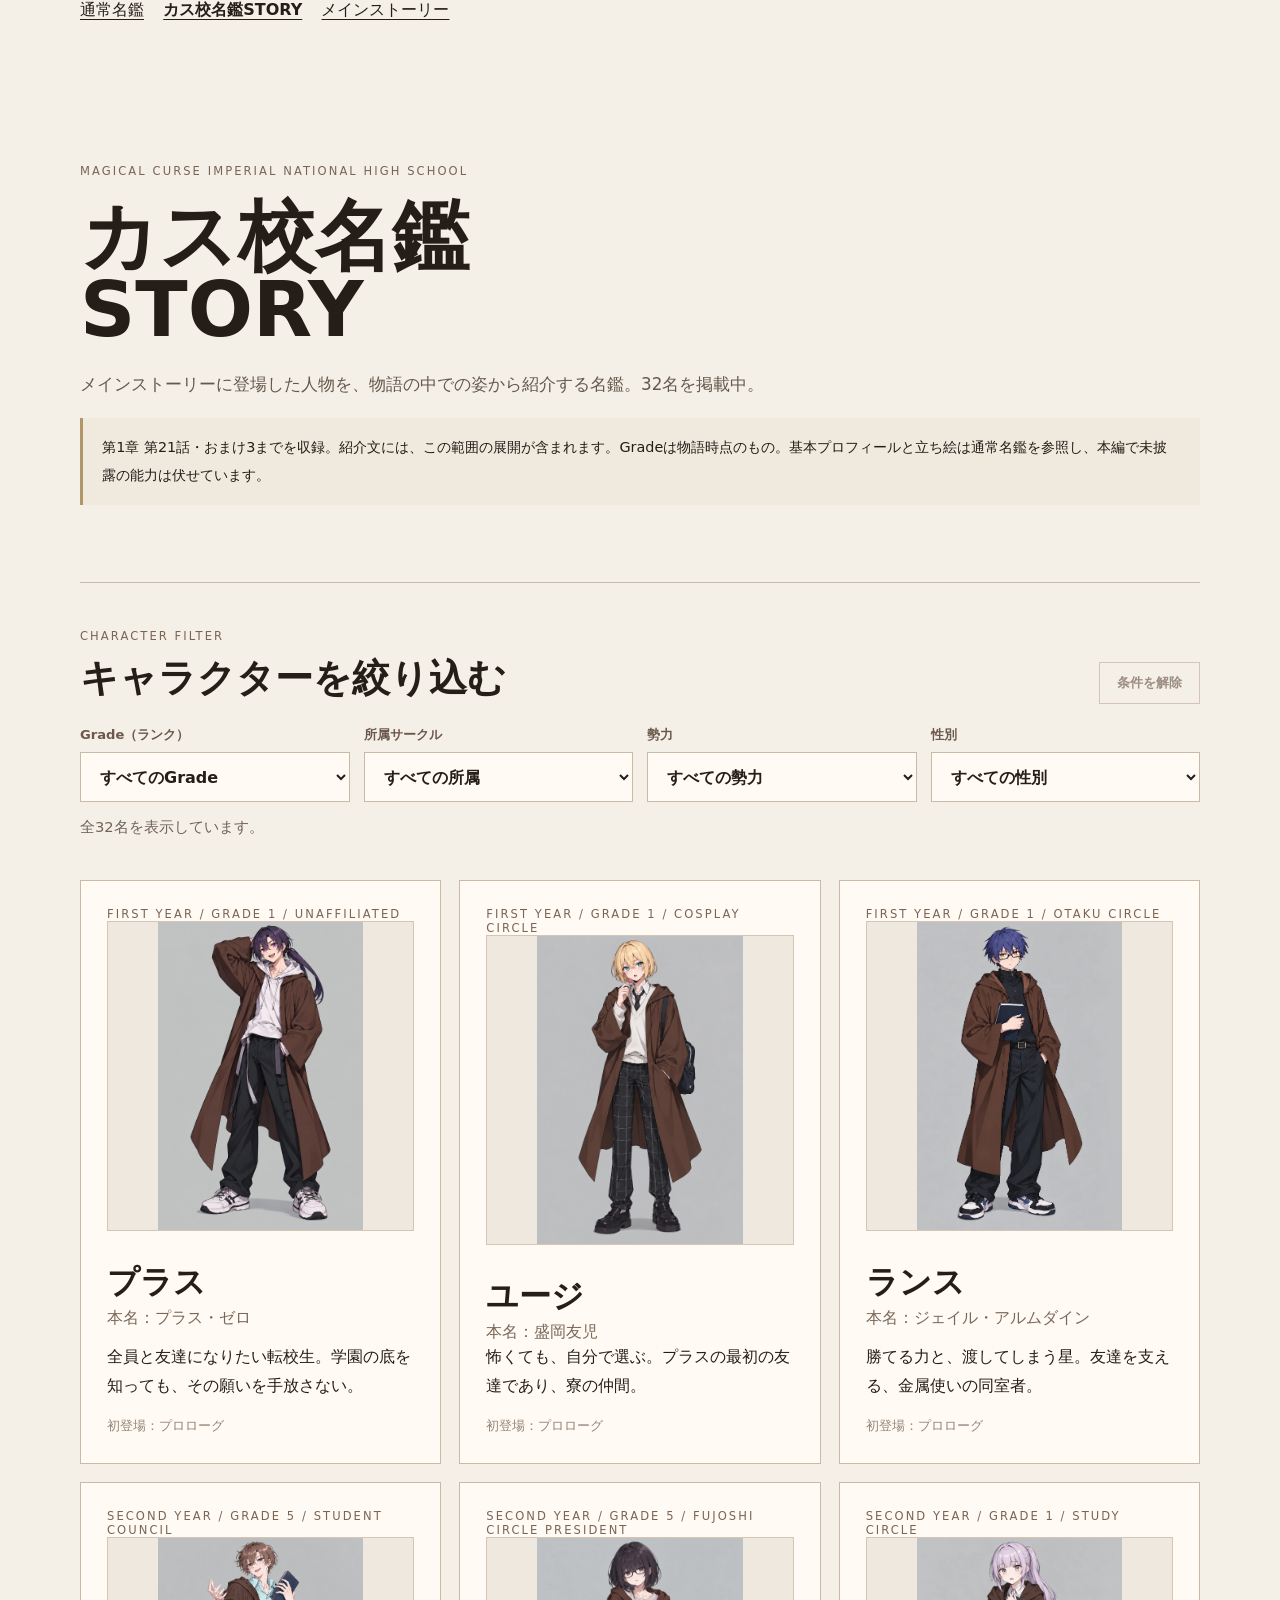
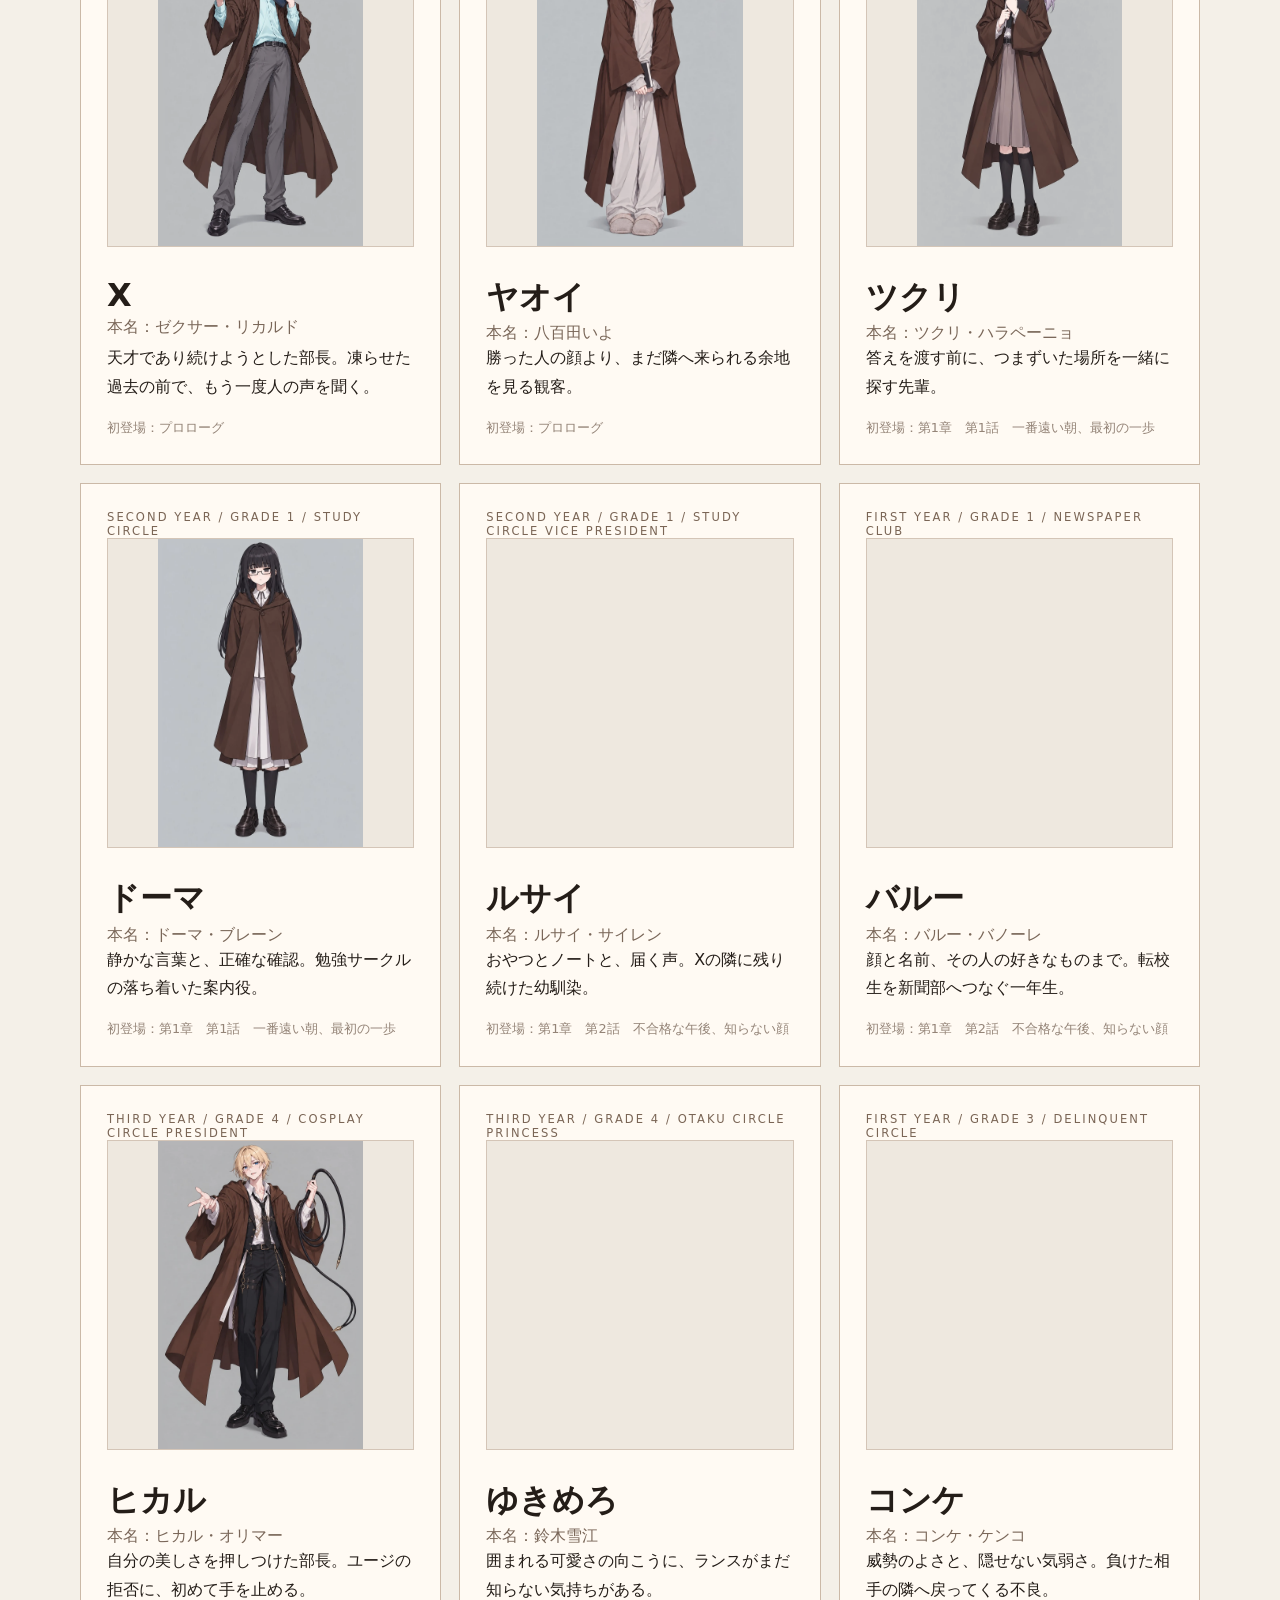
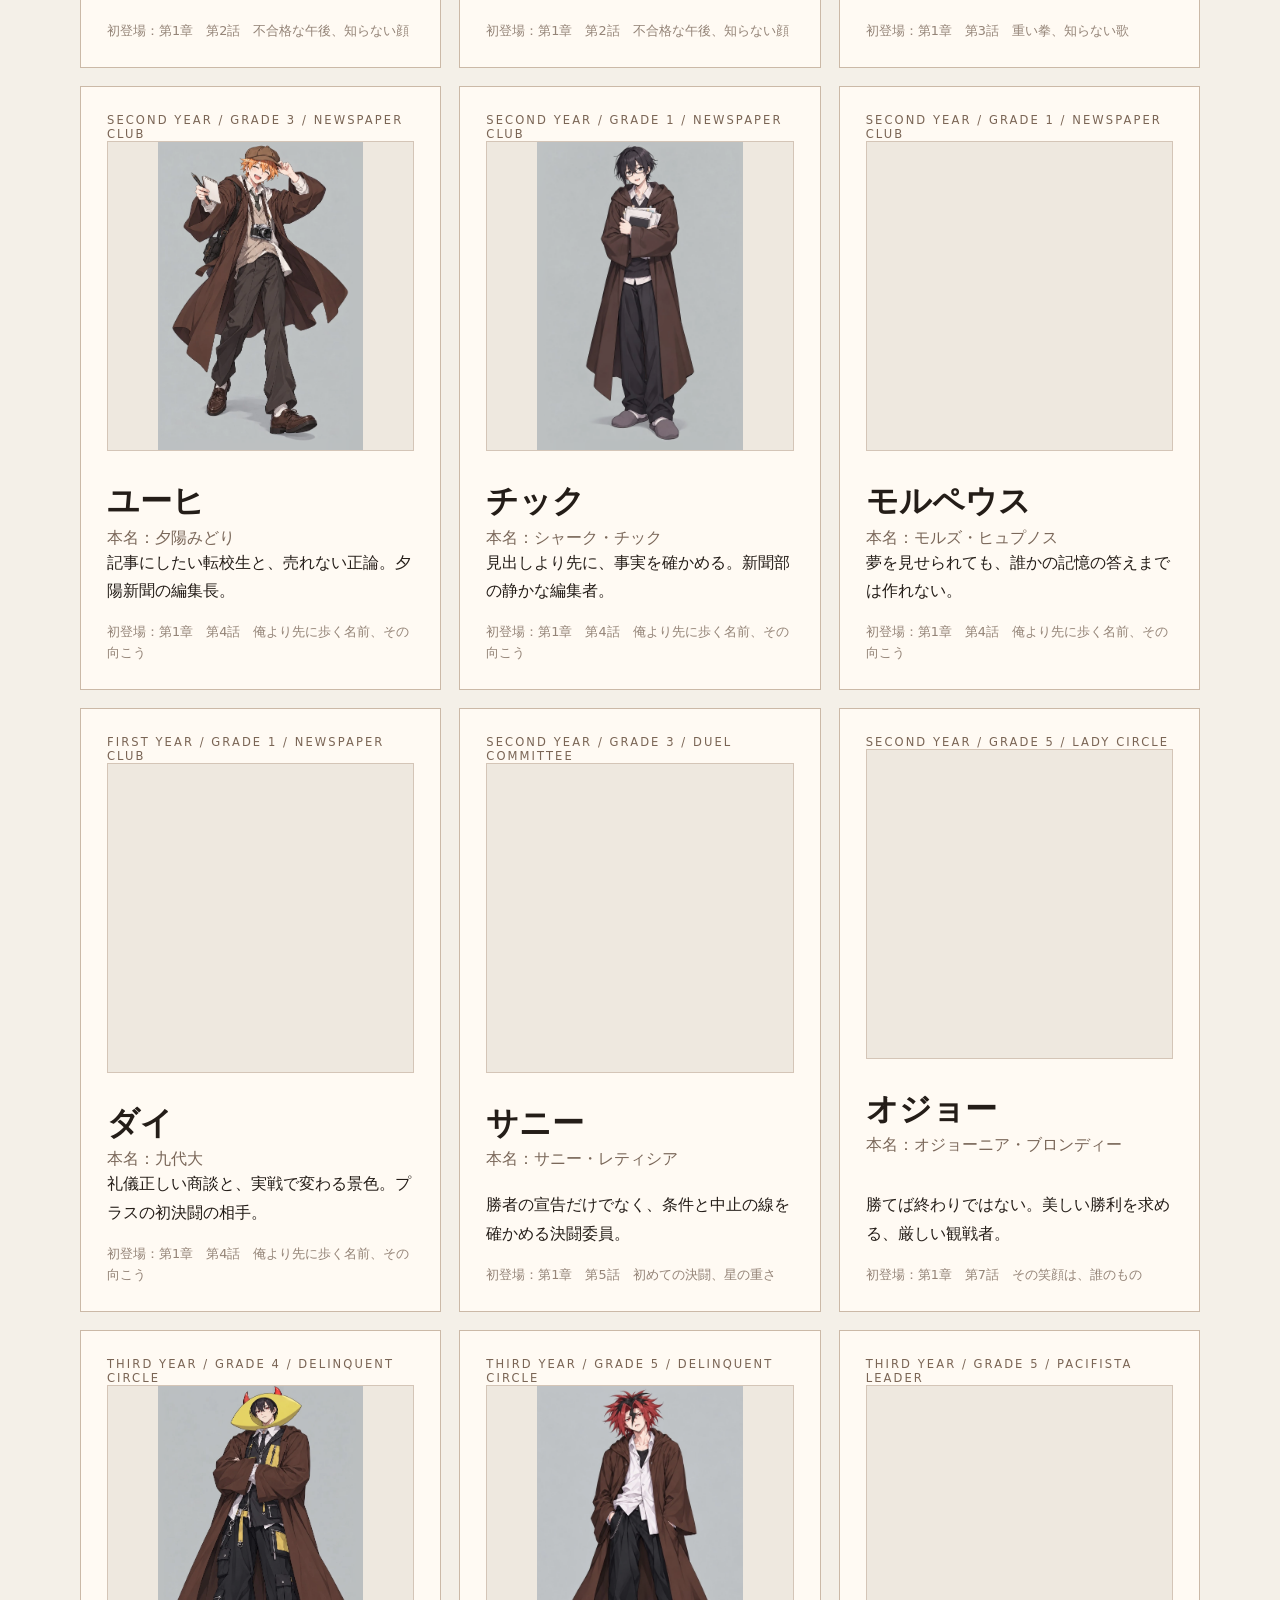
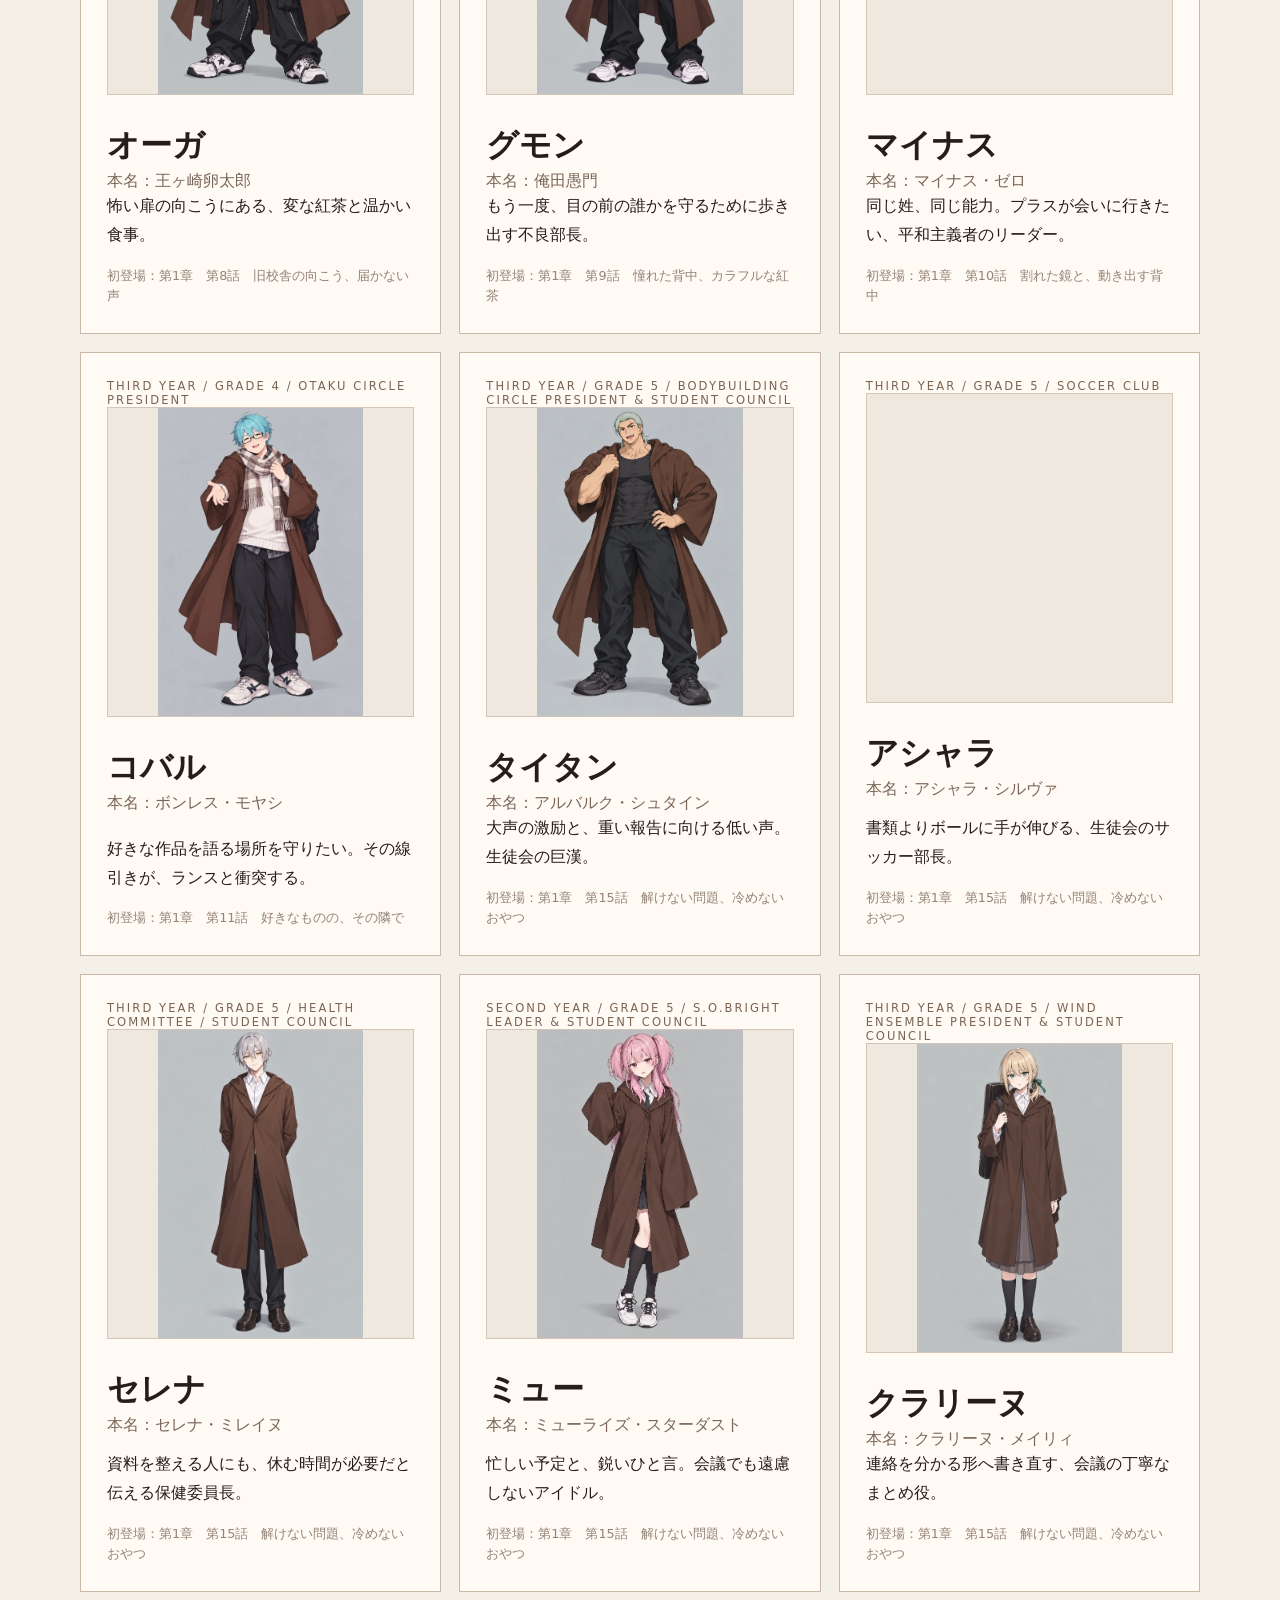
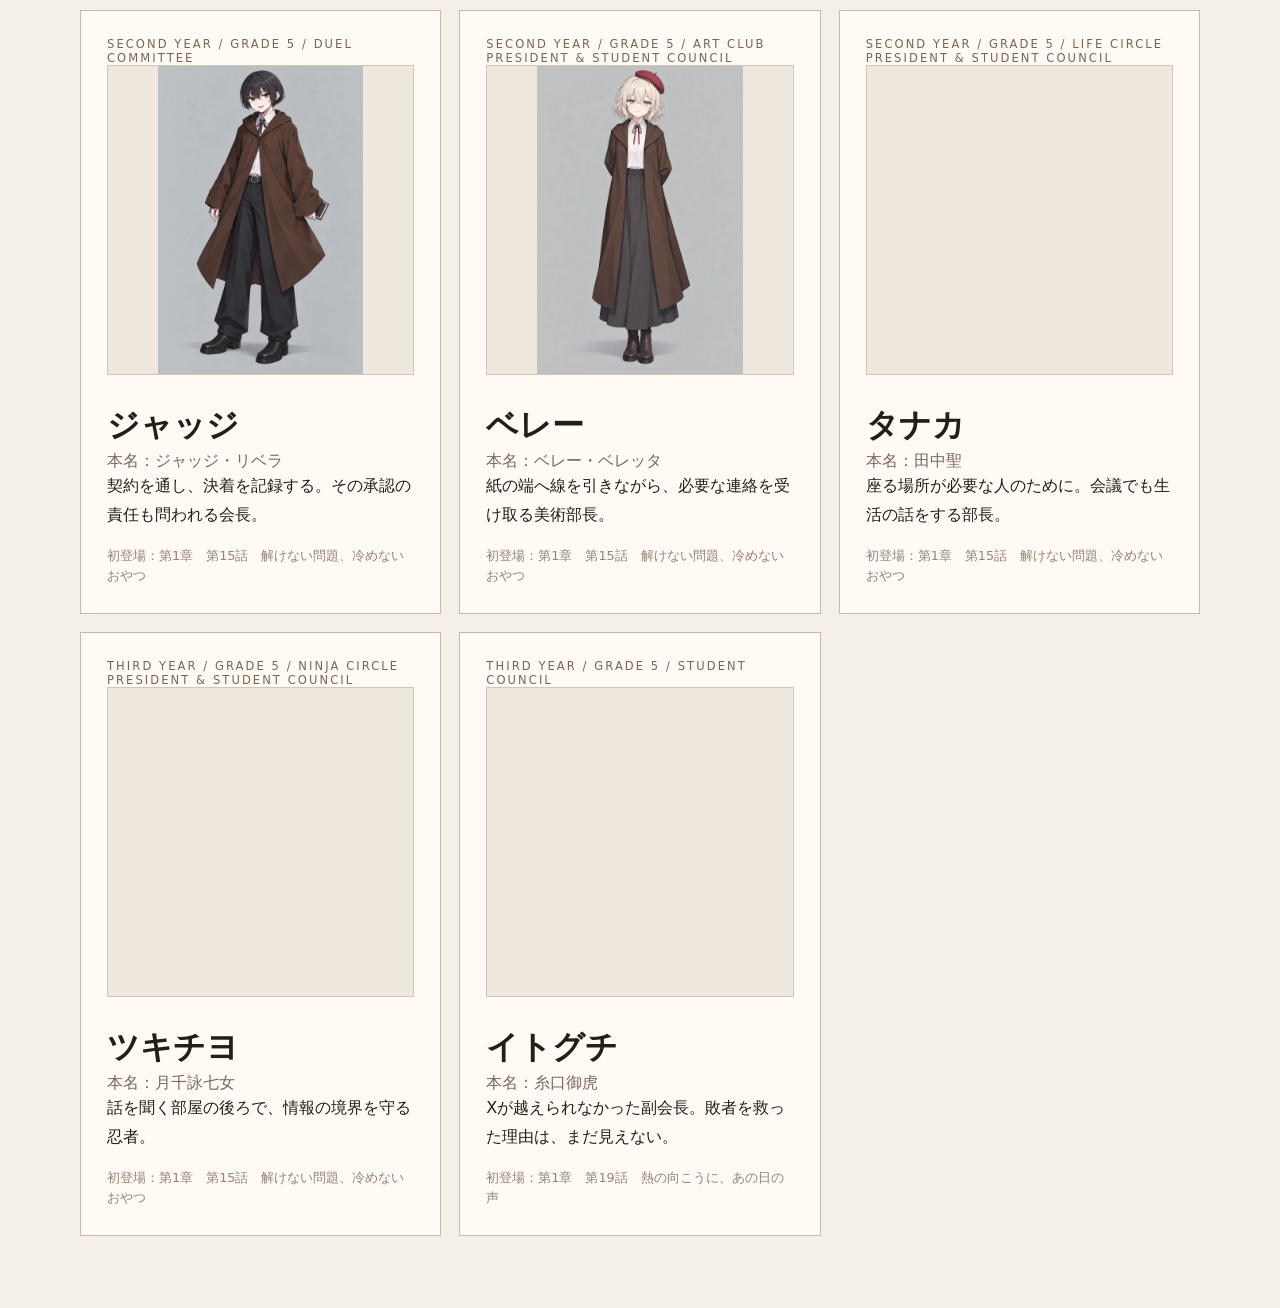
==== story/index.html @ 71e1cbb3 "カス校名鑑STORYを追加：第1章21話・おまけ3までの32人を掲載" ====
<!doctype html>
<html lang="ja">
<head>
  <meta charset="utf-8">
  <meta name="viewport" content="width=device-width,initial-scale=1">
  <meta name="description" content="メインストーリー登場済みキャラクターの物語専用名鑑。第1章21話・おまけ3まで。">
  <title>カス校名鑑STORY</title>
  <link rel="stylesheet" href="../styles.css?v=story-v1">
  <script src="../app.js?v=story-v1" defer></script>
</head>
<body data-page="home" data-catalog="story">
  <main class="home-shell">
    <nav class="catalog-nav" aria-label="名鑑の切り替え"><a href="../index.html">通常名鑑</a><a href="index.html" aria-current="page">カス校名鑑STORY</a><a href="https://ginghum.github.io/cursehighschool-/">メインストーリー</a></nav>
    <section class="hero">
      <p class="eyebrow">MAGICAL CURSE IMPERIAL NATIONAL HIGH SCHOOL</p>
      <h1>カス校名鑑<br>STORY</h1>
      <p class="lead">メインストーリーに登場した人物を、物語の中での姿から紹介する名鑑。<span id="character-count">キャラクターを読み込んでいます。</span></p>
    <p class="story-notice">第1章 第21話・おまけ3までを収録。紹介文には、この範囲の展開が含まれます。Gradeは物語時点のもの。基本プロフィールと立ち絵は通常名鑑を参照し、本編で未披露の能力は伏せています。</p>
    </section>

    <section class="catalog-tools" aria-labelledby="filter-heading">
      <div class="filter-heading-row">
        <div>
          <p class="eyebrow">CHARACTER FILTER</p>
          <h2 id="filter-heading">キャラクターを絞り込む</h2>
        </div>
        <button id="reset-filters" class="reset-filters" type="button">条件を解除</button>
      </div>

      <div class="filter-grid">
        <label class="filter-field">
          <span>Grade（ランク）</span>
          <select id="grade-filter">
            <option value="">すべてのGrade</option>
          </select>
        </label>

        <label class="filter-field">
          <span>所属サークル</span>
          <select id="club-filter">
            <option value="">すべての所属</option>
          </select>
        </label>

        <label class="filter-field">
          <span>勢力</span>
          <select id="faction-filter">
            <option value="">すべての勢力</option>
            <option value="student-council">生徒会</option>
            <option value="anti-council">反生徒会</option>
            <option value="pacifist">平和主義者</option>
          </select>
        </label>
        <label class="filter-field">
          <span>性別</span>
          <select id="gender-filter">
            <option value="">すべての性別</option>
          </select>
        </label>
      </div>

      <p id="filter-result" class="filter-result" aria-live="polite"></p>
    </section>

    <section id="character-grid" class="character-grid" aria-label="キャラクター一覧" aria-live="polite">
      <p class="loading-message">キャラクターを読み込んでいます。</p>
    </section>
  </main>

  <button id="back-to-top" class="back-to-top" type="button" aria-label="ページの先頭へ戻る">
    <span aria-hidden="true">↑</span>
    <span>上へ戻る</span>
  </button>
</body>
</html>
---- styles.css ----
*{box-sizing:border-box}
:root{--bg:#f4f0e8;--paper:#fffaf3;--paper-2:#eee8df;--ink:#241d18;--muted:#726257;--line:#d4c5b7;--line-dark:#c9b9a7;--brown:#6e4d37;--shadow:0 18px 42px rgba(59,45,34,.09)}
html{font-family:system-ui,-apple-system,BlinkMacSystemFont,"Segoe UI",sans-serif;background:var(--bg);color:var(--ink)}
body{margin:0}
a{color:inherit}
.home-shell{width:min(1120px,92vw);margin:auto}
.page-shell{width:min(1520px,94vw);margin:auto}
.hero{padding:11vh 0 7vh;border-bottom:1px solid var(--line-dark)}
.eyebrow,.card-kicker{letter-spacing:.18em;font-size:.72rem;color:#7a6555}
.hero h1{font-size:clamp(2.4rem,6vw,5.4rem);line-height:.95;margin:.3em 0}
.lead{font-size:1.05rem;line-height:1.9;color:#66584c}
.catalog-tools{padding:34px 0 0}
.filter-heading-row{display:flex;justify-content:space-between;align-items:flex-end;gap:20px;margin-bottom:22px}
.filter-heading-row h2{font-size:clamp(1.65rem,3vw,2.35rem);margin:.18em 0 0}
.filter-grid{display:grid;grid-template-columns:repeat(4,minmax(0,1fr));gap:14px}
.filter-field{display:flex;flex-direction:column;gap:8px;color:#6c594b;font-weight:700;font-size:.82rem}
.filter-field select{width:100%;min-height:50px;padding:0 42px 0 15px;border:1px solid var(--line-dark);border-radius:0;background:var(--paper);color:var(--ink);font:inherit;font-size:1rem;cursor:pointer}
.filter-field select:focus-visible,.reset-filters:focus-visible,.back-to-top:focus-visible,.character-change:focus-visible{outline:3px solid rgba(110,77,55,.28);outline-offset:3px}
.reset-filters{min-height:42px;padding:0 17px;border:1px solid var(--brown);background:transparent;color:var(--brown);font-weight:700;cursor:pointer}
.reset-filters:disabled{border-color:var(--line);color:#9c8d82;cursor:default}
.filter-result{min-height:1.5em;margin:16px 0 0;color:var(--muted);font-size:.92rem}
.character-grid{display:grid;grid-template-columns:repeat(3,1fr);gap:18px;padding:40px 0 72px}
.character-card{display:flex;flex-direction:column;min-height:300px;padding:26px;border:1px solid #cbb9a7;background:var(--paper);color:inherit;text-decoration:none;transition:.18s transform,.18s box-shadow}
.character-card:hover{transform:translateY(-4px);box-shadow:var(--shadow)}
.character-card img{width:100%;height:310px;object-fit:contain;object-position:center bottom;background:var(--paper-2);border:1px solid var(--line);margin-bottom:18px}
.character-card strong{font-size:2rem;margin:.35em 0 .1em}
.character-card>span:not(.card-kicker){color:#7a6759}
.character-card p{margin-top:auto;line-height:1.8}
.topbar{display:flex;justify-content:space-between;align-items:center;gap:18px;padding:24px 0}
.back{color:#5c493b;text-decoration:none;font-weight:700}
.character-head{display:grid;grid-template-columns:1.1fr .9fr;gap:40px;padding:46px 0}
.character-head h1{font-size:clamp(3.4rem,8vw,7rem);line-height:.9;margin:.12em 0}
.realname{color:#79695d;font-size:1.1rem}
.quote{font-size:1.28rem;line-height:1.75;border-left:4px solid var(--brown);padding-left:18px;margin-top:30px}
.character-change{display:inline-flex;align-items:center;justify-content:center;min-width:142px;min-height:48px;margin-top:10px;padding:0 24px;border:1px solid var(--brown);background:var(--brown);color:var(--paper);font-weight:800;letter-spacing:.14em;text-decoration:none;box-shadow:var(--shadow);transition:transform .18s,background .18s}
.character-change:hover{background:#563b2a;transform:translateY(-2px)}
.facts{display:grid;grid-template-columns:repeat(2,minmax(0,1fr));gap:12px;margin-top:24px}
.fact{background:var(--paper);border:1px solid var(--line);padding:14px 16px;min-height:88px}
.fact b{display:block;font-size:.72rem;color:#8a7463;margin-bottom:5px}
.fact-value{display:block}
.ability-cycle{transition:opacity .18s ease}
.ability-cycle.is-changing{opacity:0}
.bio{padding:20px 0 54px;line-height:1.95}
.bio p{margin:0 0 1.4em}
.gallery{padding:42px 0 96px;border-top:1px solid var(--line-dark)}
.gallery h2{font-size:2rem}
.image-grid{display:grid;grid-template-columns:minmax(320px,.9fr) minmax(460px,1.1fr);gap:34px;align-items:start}
.art-card{margin:0;width:100%;background:var(--paper);border:1px solid var(--line);padding:14px;box-shadow:var(--shadow)}
.art-card img{display:block;width:100%;height:auto;object-fit:contain;background:var(--paper-2)}
.art-card--portrait img{max-height:1320px}
.art-card--sketch img{max-height:1120px}
.art-card figcaption{padding:12px 4px 4px;color:#6d5c50}
.note{font-size:.85rem;color:#7d6c60}
.loading-message,.error-message,.not-found,.no-results{grid-column:1/-1;padding:44px 26px;border:1px solid var(--line);background:var(--paper);color:var(--muted);line-height:1.8}
.error-message{border-color:#b98f7a;color:#704735}
.not-found{margin:30px 0 80px}
.no-results{text-align:center;margin:0}
.back-to-top{position:fixed;right:max(18px,calc((100vw - 1120px)/2));bottom:22px;z-index:10;display:flex;align-items:center;gap:8px;min-height:48px;padding:0 17px;border:1px solid var(--brown);background:rgba(255,250,243,.96);color:var(--brown);font-weight:800;box-shadow:var(--shadow);opacity:0;visibility:hidden;transform:translateY(12px);pointer-events:none;transition:opacity .18s,transform .18s,visibility .18s;cursor:pointer}
.back-to-top.is-visible{opacity:1;visibility:visible;transform:translateY(0);pointer-events:auto}
.back-to-top span:first-child{font-size:1.2rem}
@media(max-width:900px){.filter-grid{grid-template-columns:1fr}.character-grid,.character-head,.image-grid{grid-template-columns:1fr}.character-card{min-height:210px}.art-card--portrait img,.art-card--sketch img{max-height:none}.facts{grid-template-columns:1fr 1fr}}
@media(max-width:520px){.filter-heading-row{align-items:flex-start;flex-direction:column}.reset-filters{width:100%}.topbar{align-items:flex-start;flex-direction:column}.facts{grid-template-columns:1fr}.character-card img{height:360px}.back-to-top{right:14px;bottom:14px}.back-to-top span:last-child{display:none}}
@media(prefers-reduced-motion:reduce){.character-card,.back-to-top,.ability-cycle,.character-change{transition:none}.character-card:hover,.character-change:hover{transform:none}}

/* STORY版：共通名鑑のレイアウトと画像を利用 */
.catalog-nav { display: flex; flex-wrap: wrap; gap: .65rem 1.2rem; margin-bottom: 2rem; }
.catalog-nav a, .story-appearances a { color: inherit; text-underline-offset: .25em; }
.catalog-nav [aria-current="page"] { font-weight: 700; }
.story-notice { font-size: .9rem; line-height: 1.9; padding: 1rem 1.2rem; border-left: 3px solid #b19768; background: rgba(177,151,104,.08); }
.story-first { font-size: .8rem; line-height: 1.6; opacity: .8; }
.story-appearances { margin-top: 2rem; }
.story-appearances ul { display: grid; gap: .65rem; padding-left: 1.3rem; }
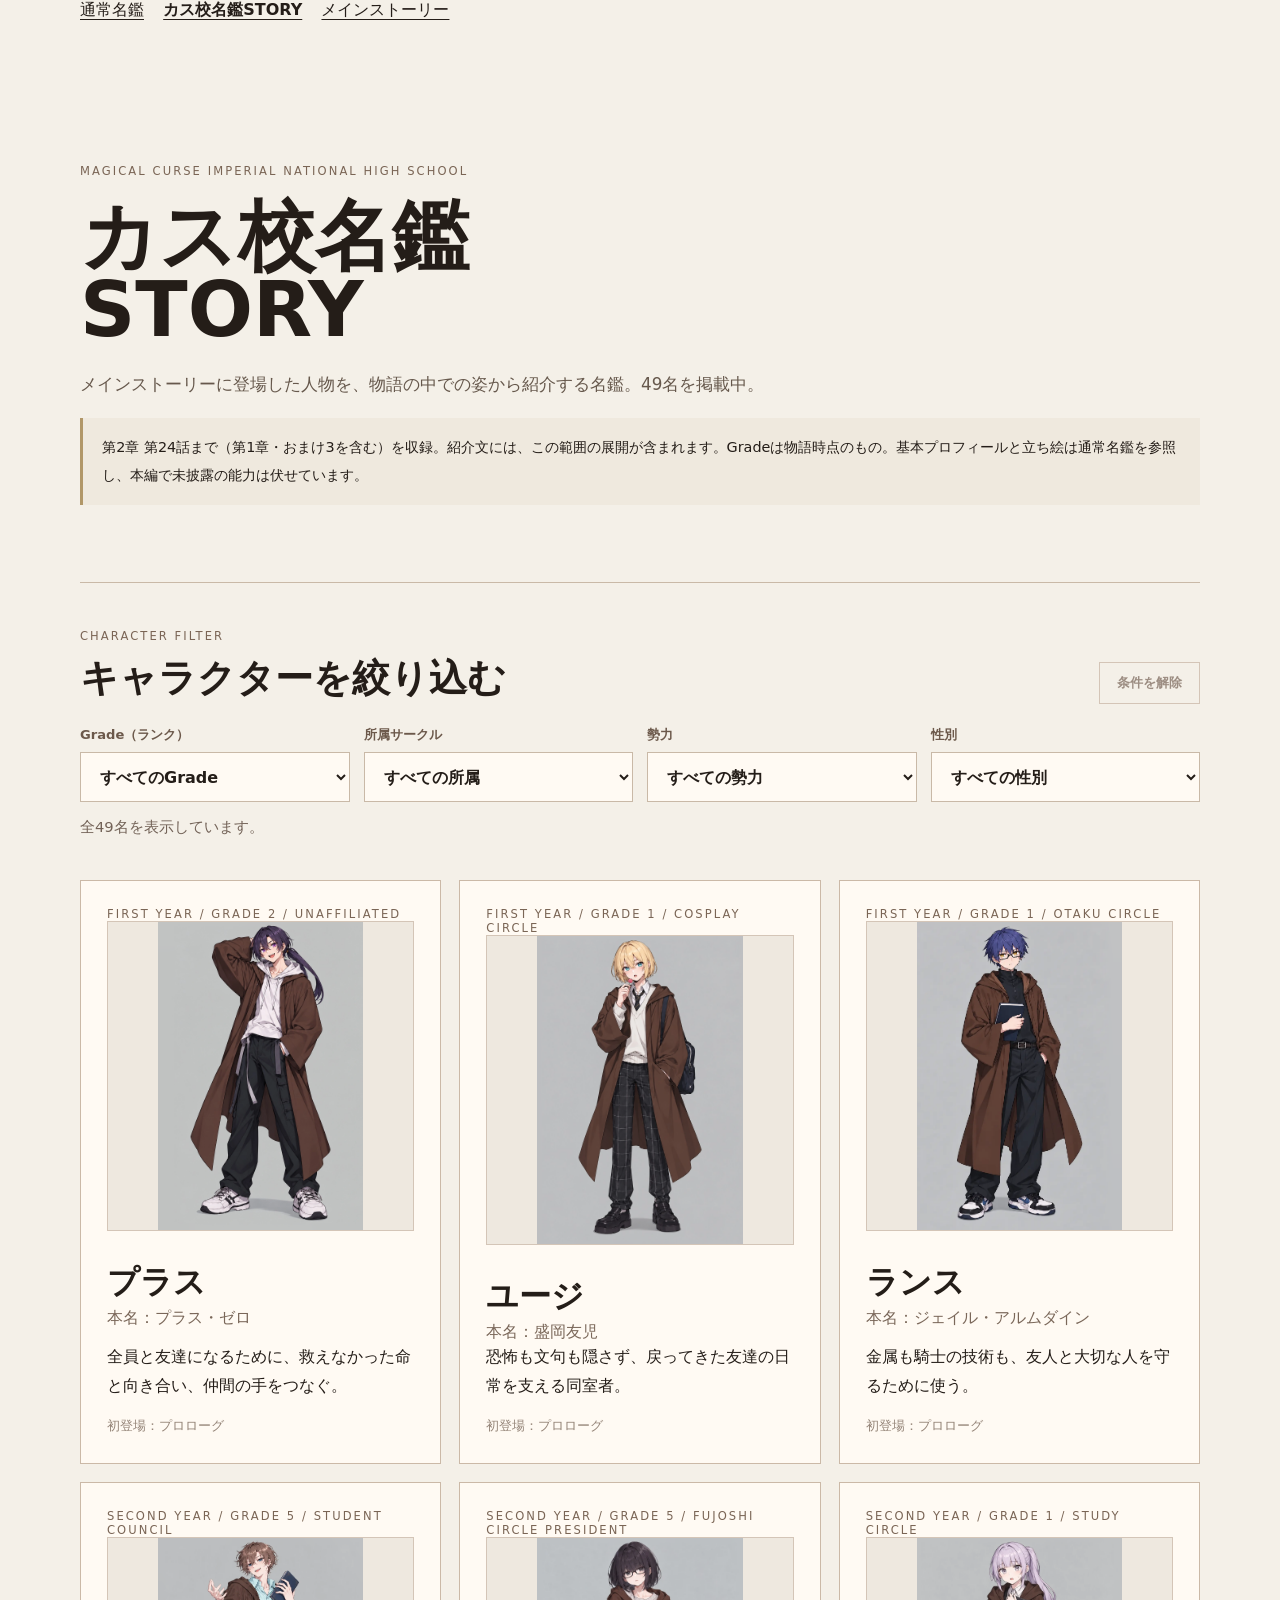
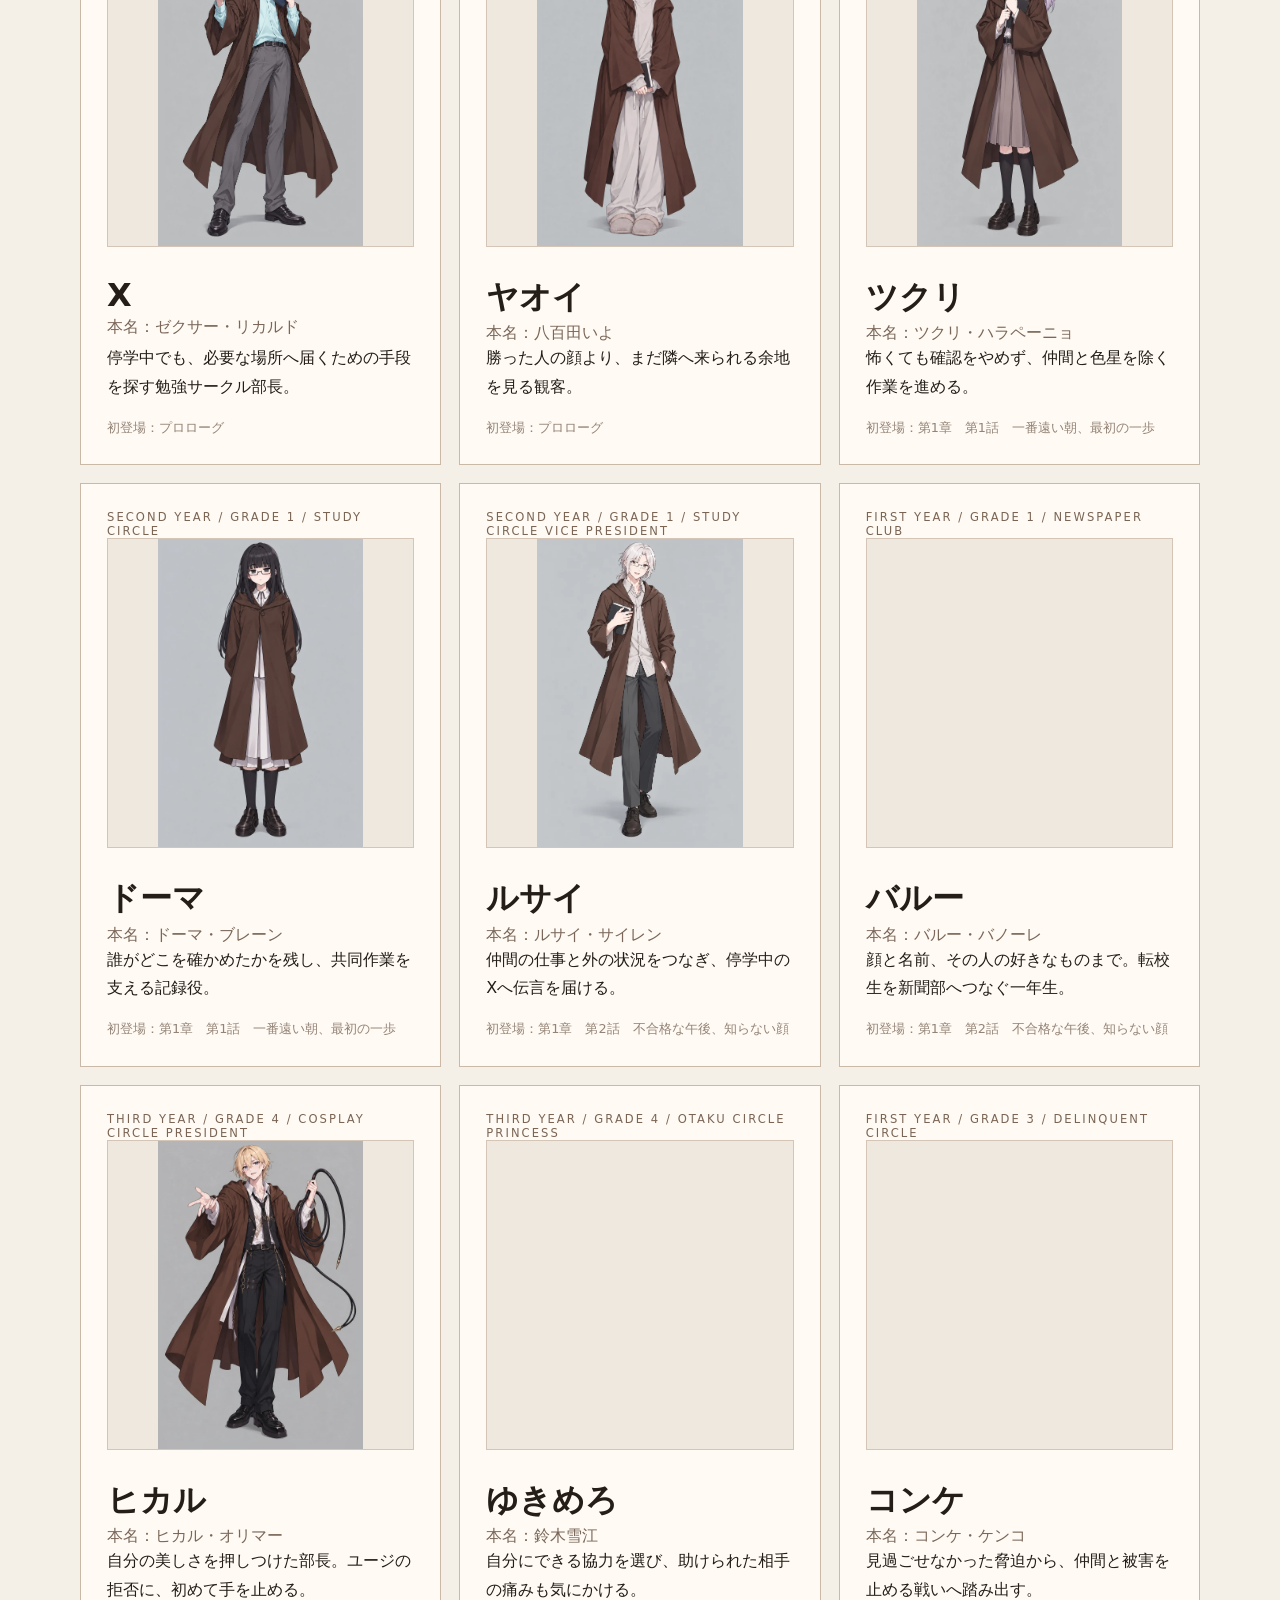
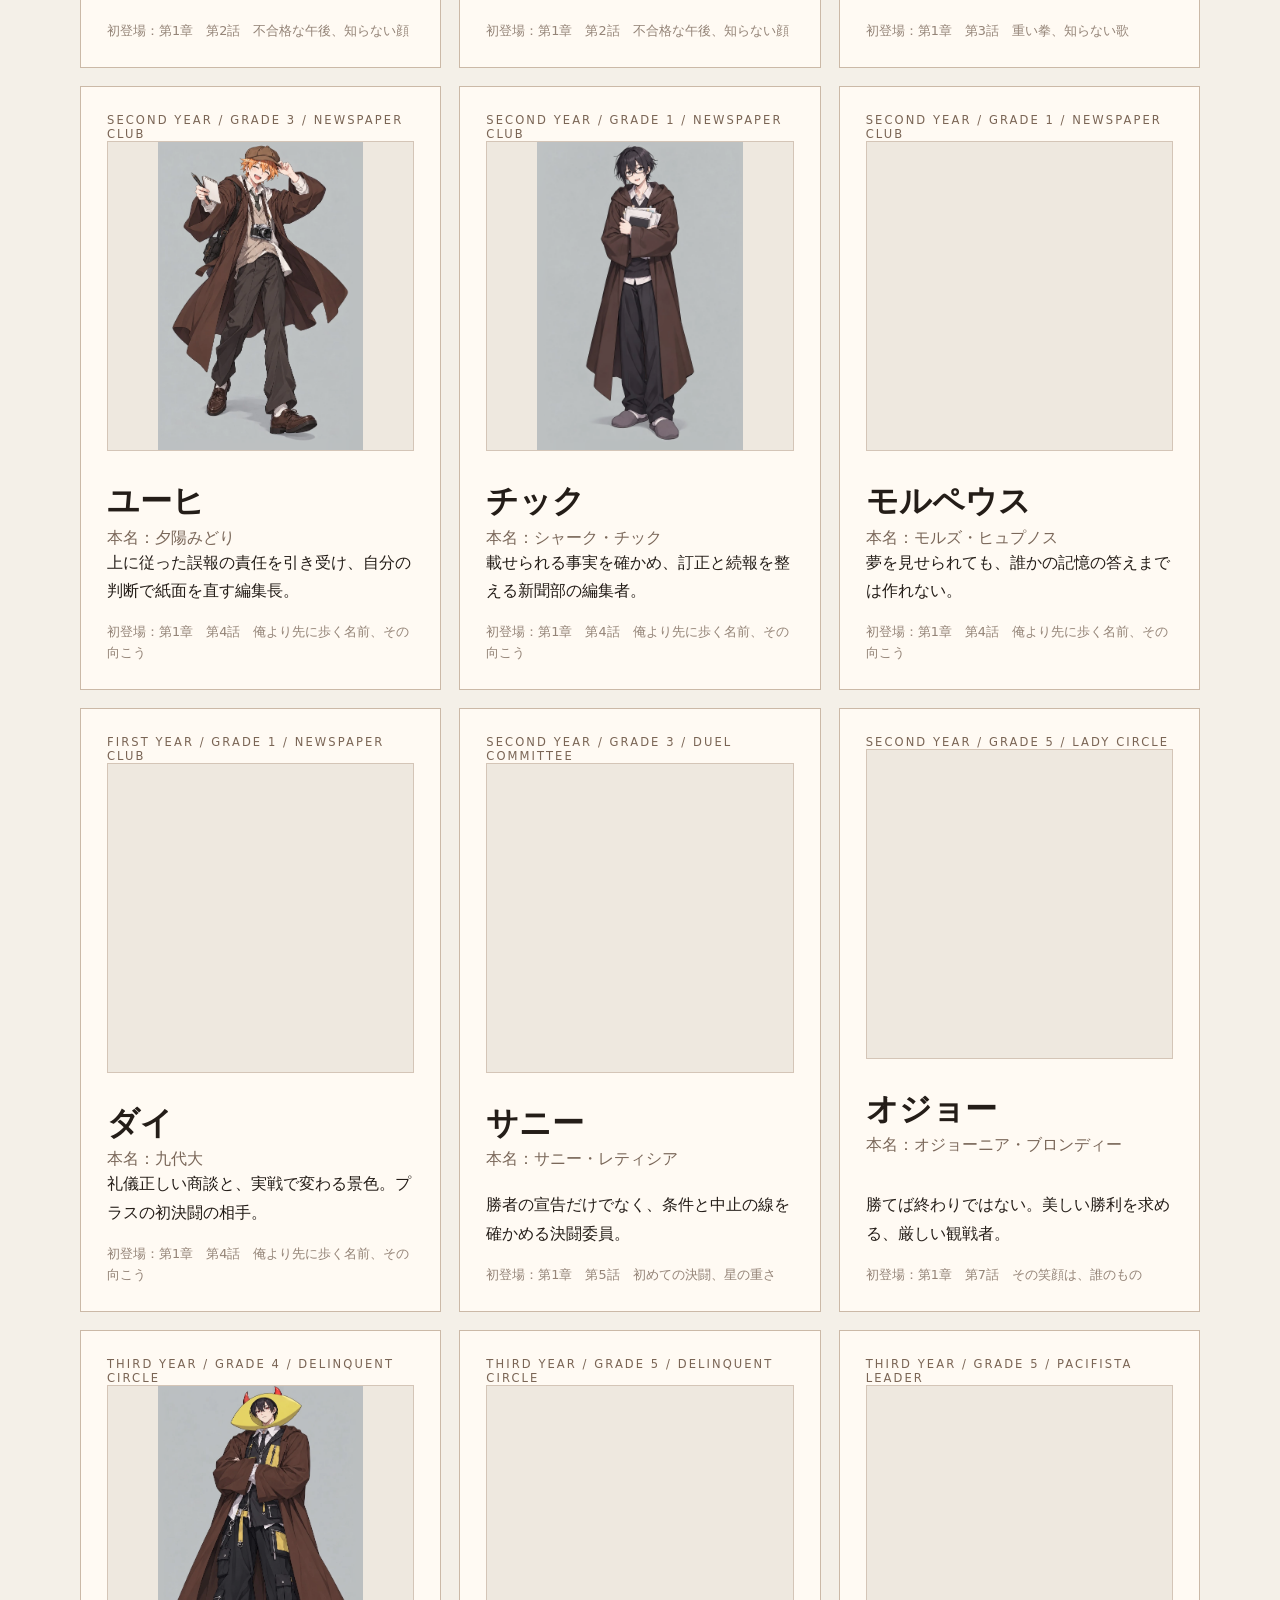
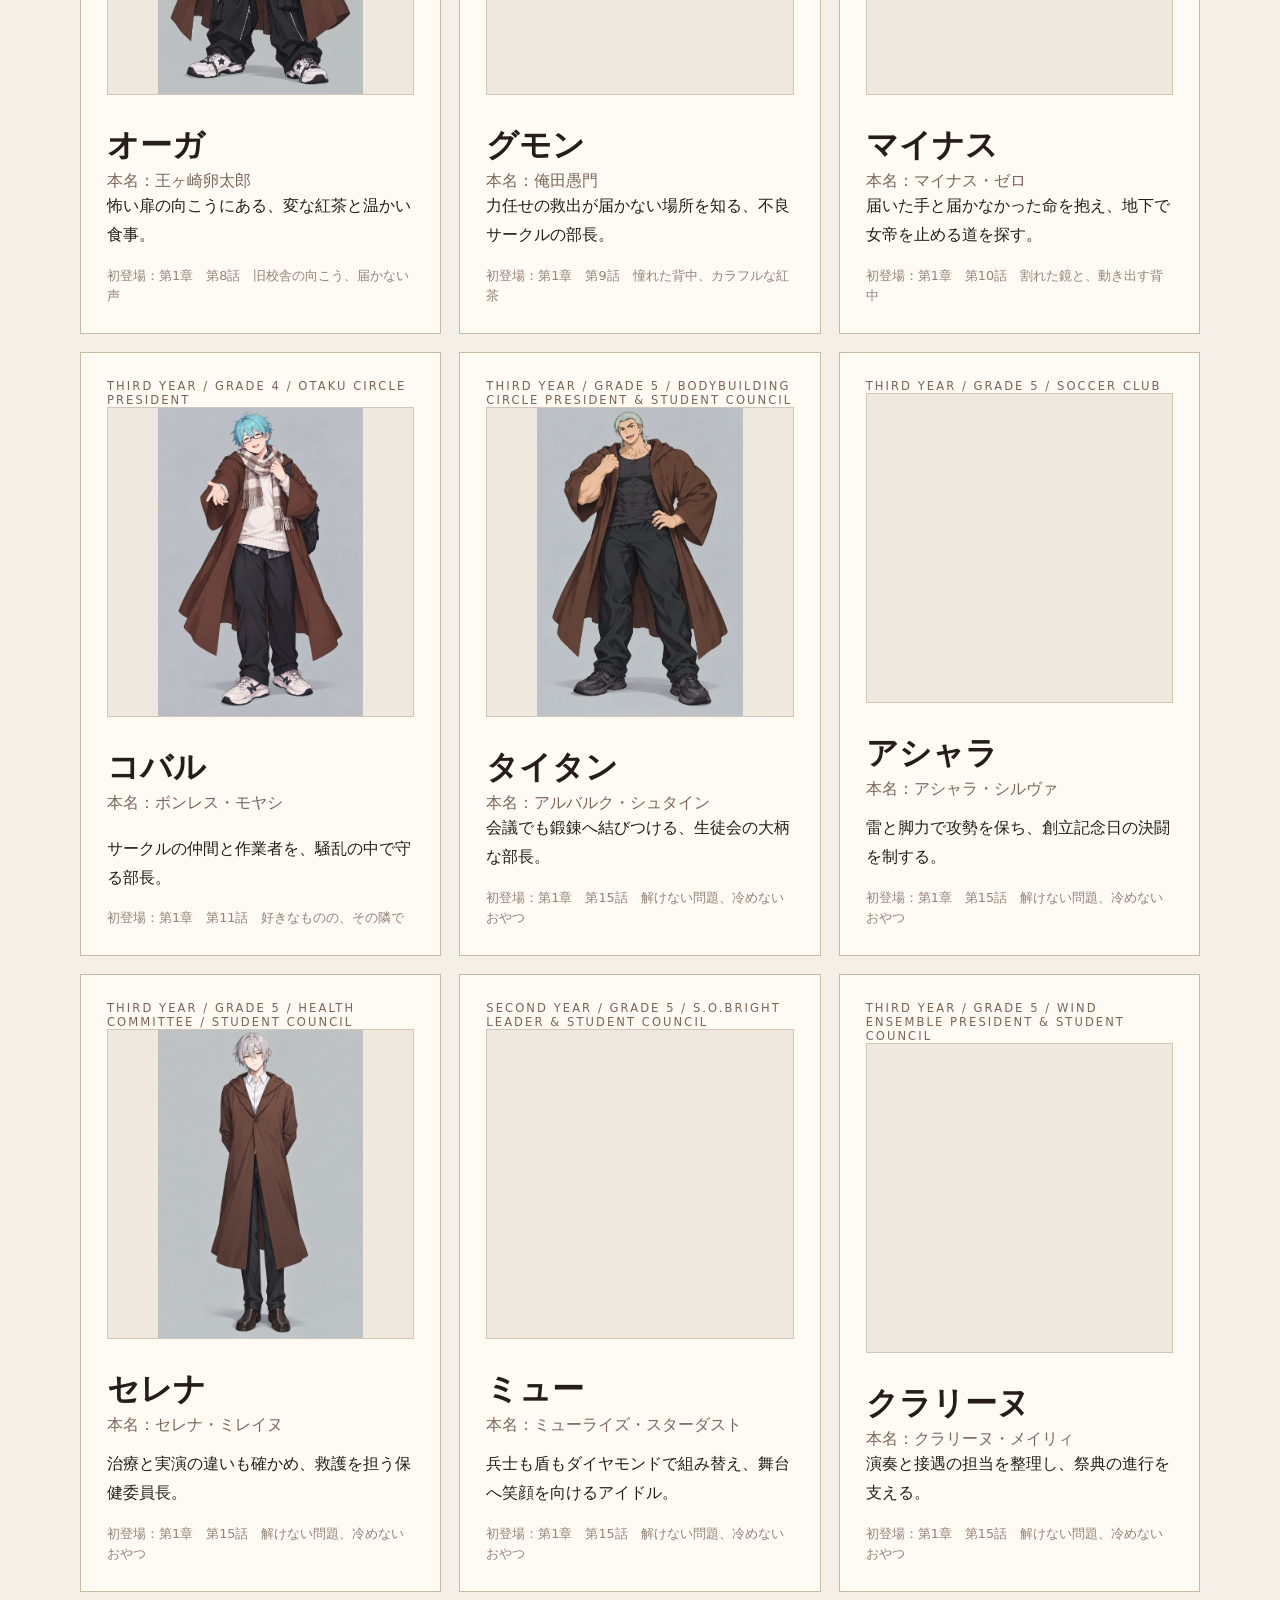
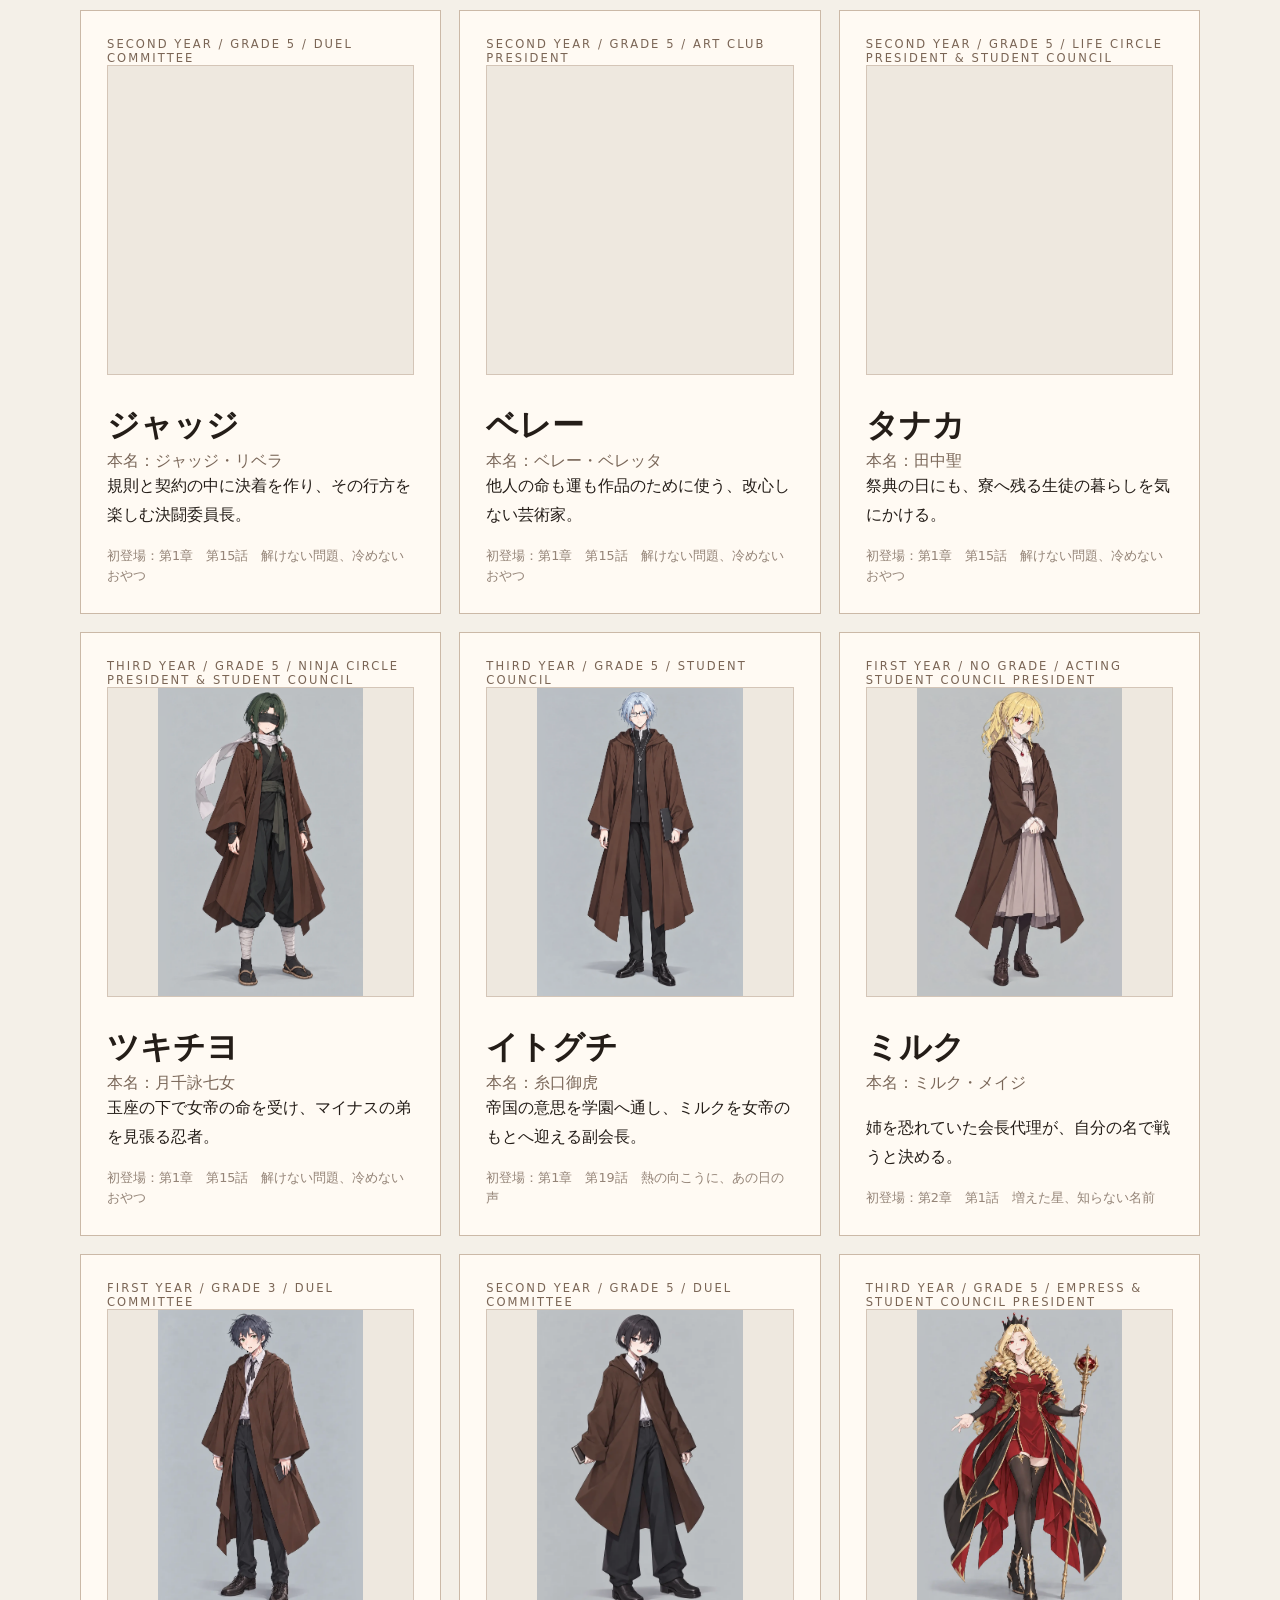
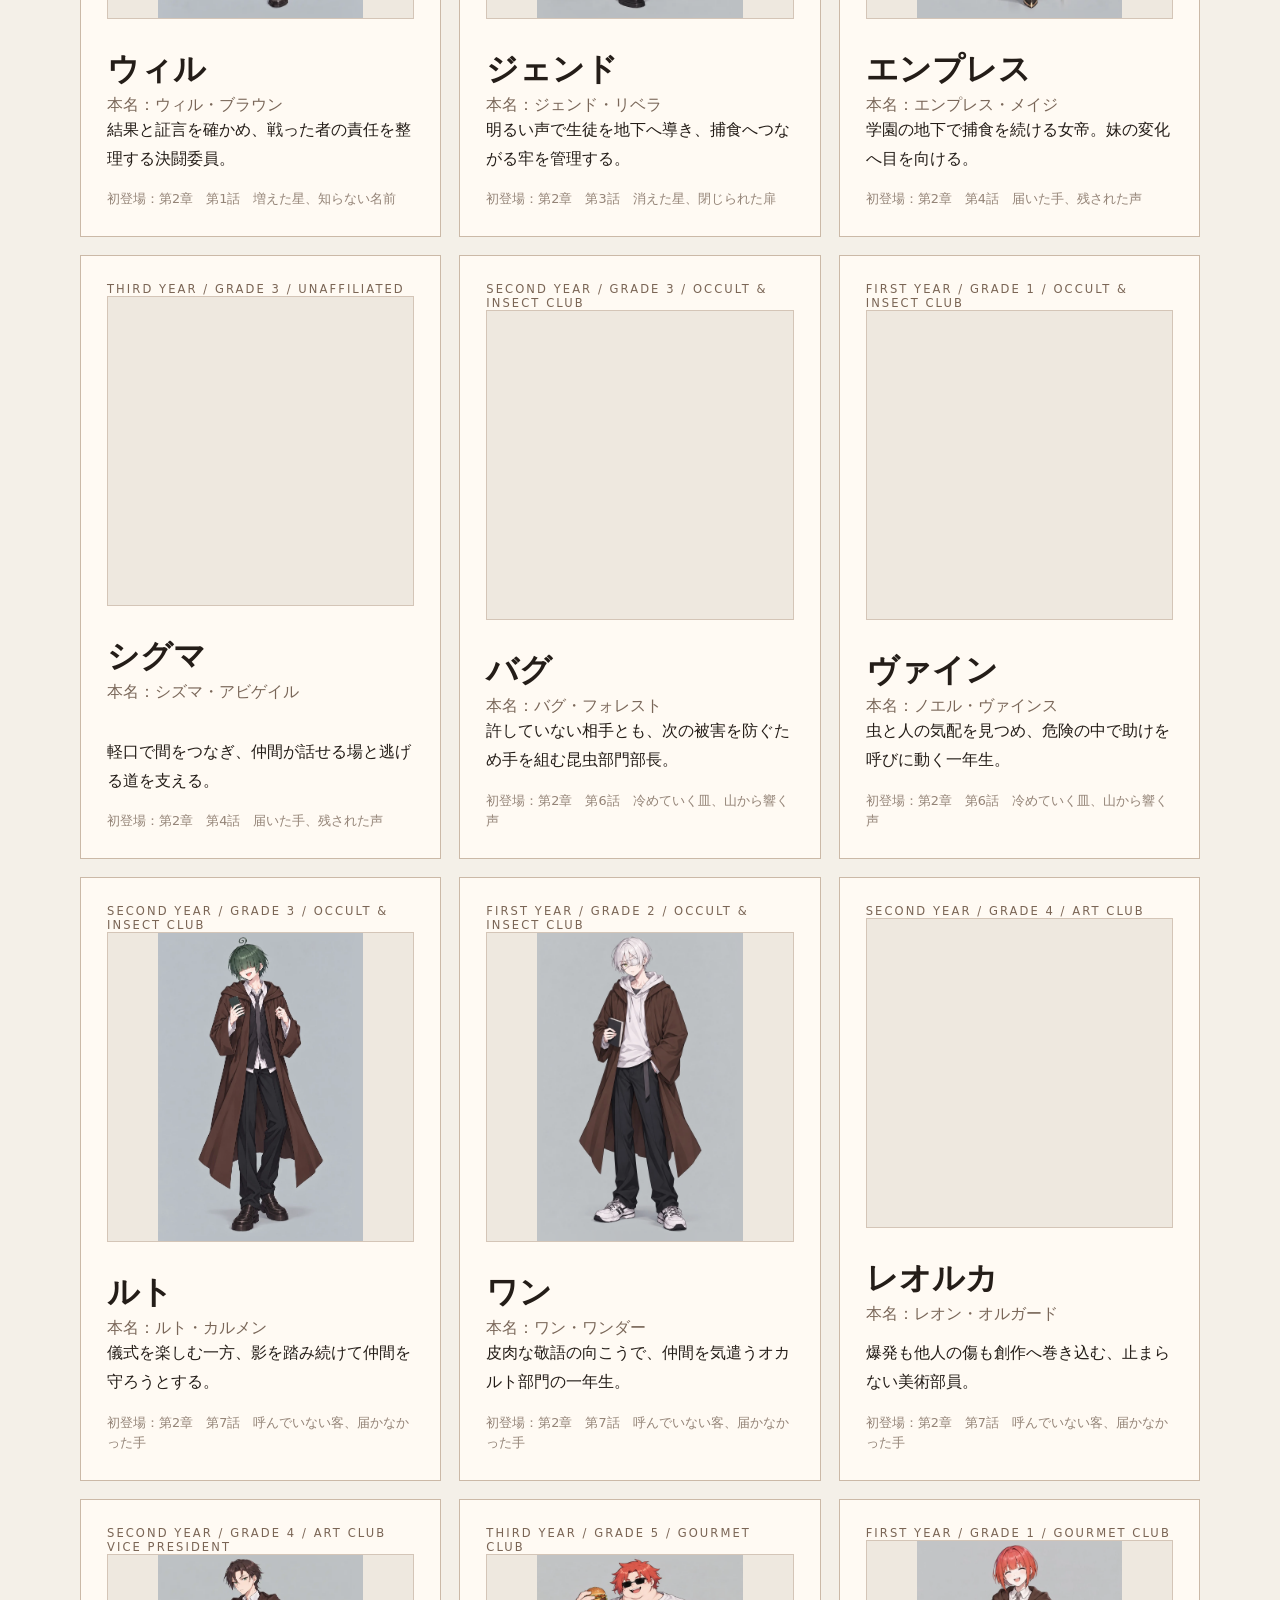
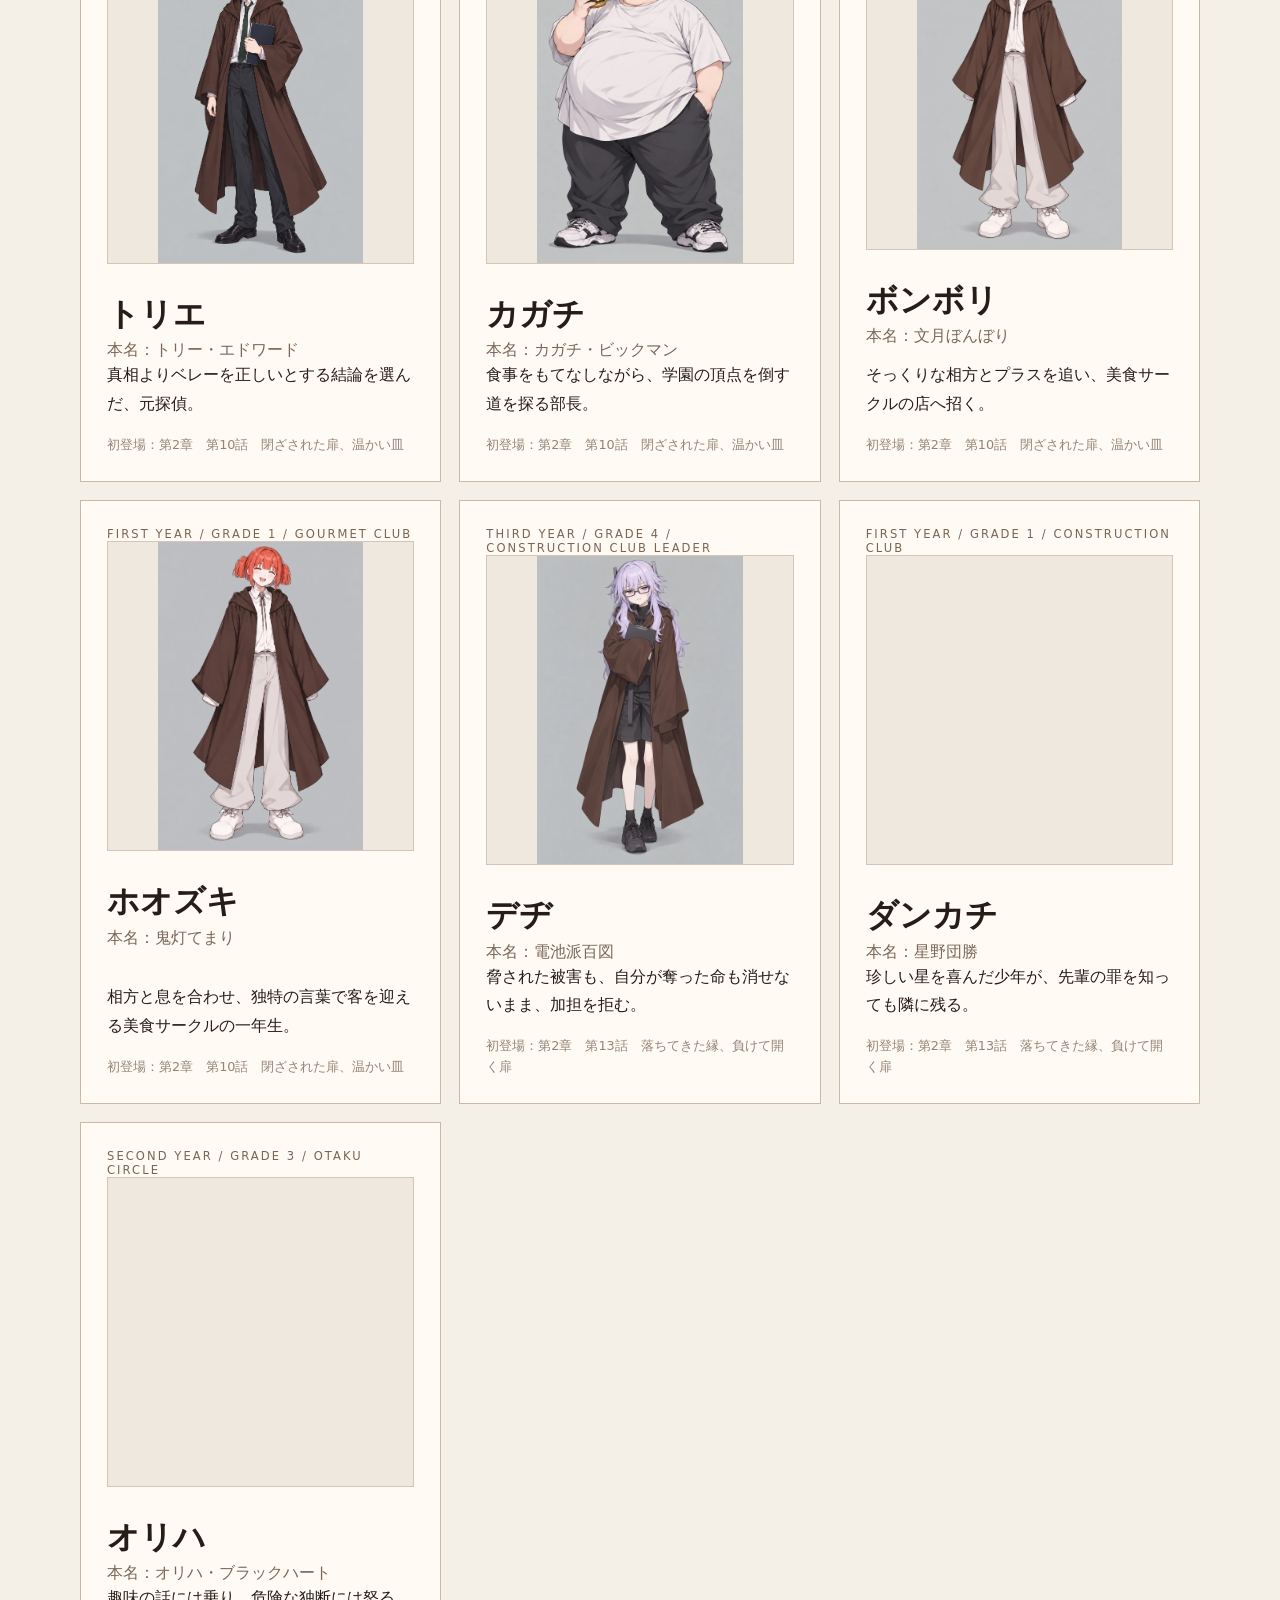
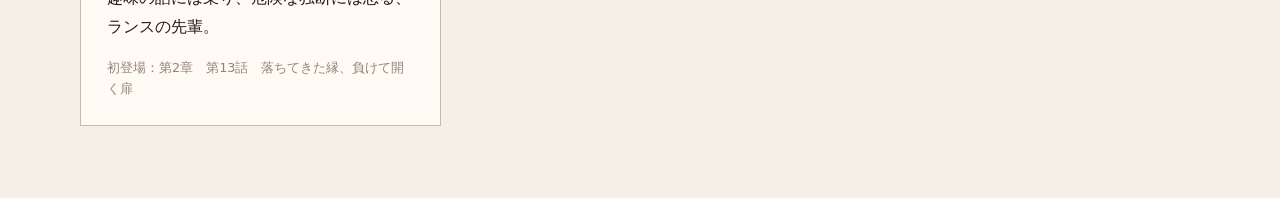
==== commit 87ae278c: "カス校名鑑STORYを第2章24話まで更新（49人）" ====
--- a/story/index.html
+++ b/story/index.html
@@ -3,7 +3,7 @@
 <head>
   <meta charset="utf-8">
   <meta name="viewport" content="width=device-width,initial-scale=1">
-  <meta name="description" content="メインストーリー登場済みキャラクターの物語専用名鑑。第1章21話・おまけ3まで。">
+  <meta name="description" content="メインストーリー登場済みキャラクターの物語専用名鑑。第2章24話まで。">
   <title>カス校名鑑STORY</title>
   <link rel="stylesheet" href="../styles.css?v=story-v1">
   <script src="../app.js?v=story-v1" defer></script>
@@ -15,7 +15,7 @@
       <p class="eyebrow">MAGICAL CURSE IMPERIAL NATIONAL HIGH SCHOOL</p>
       <h1>カス校名鑑<br>STORY</h1>
       <p class="lead">メインストーリーに登場した人物を、物語の中での姿から紹介する名鑑。<span id="character-count">キャラクターを読み込んでいます。</span></p>
-    <p class="story-notice">第1章 第21話・おまけ3までを収録。紹介文には、この範囲の展開が含まれます。Gradeは物語時点のもの。基本プロフィールと立ち絵は通常名鑑を参照し、本編で未披露の能力は伏せています。</p>
+    <p class="story-notice">第2章 第24話まで（第1章・おまけ3を含む）を収録。紹介文には、この範囲の展開が含まれます。Gradeは物語時点のもの。基本プロフィールと立ち絵は通常名鑑を参照し、本編で未披露の能力は伏せています。</p>
     </section>
 
     <section class="catalog-tools" aria-labelledby="filter-heading">
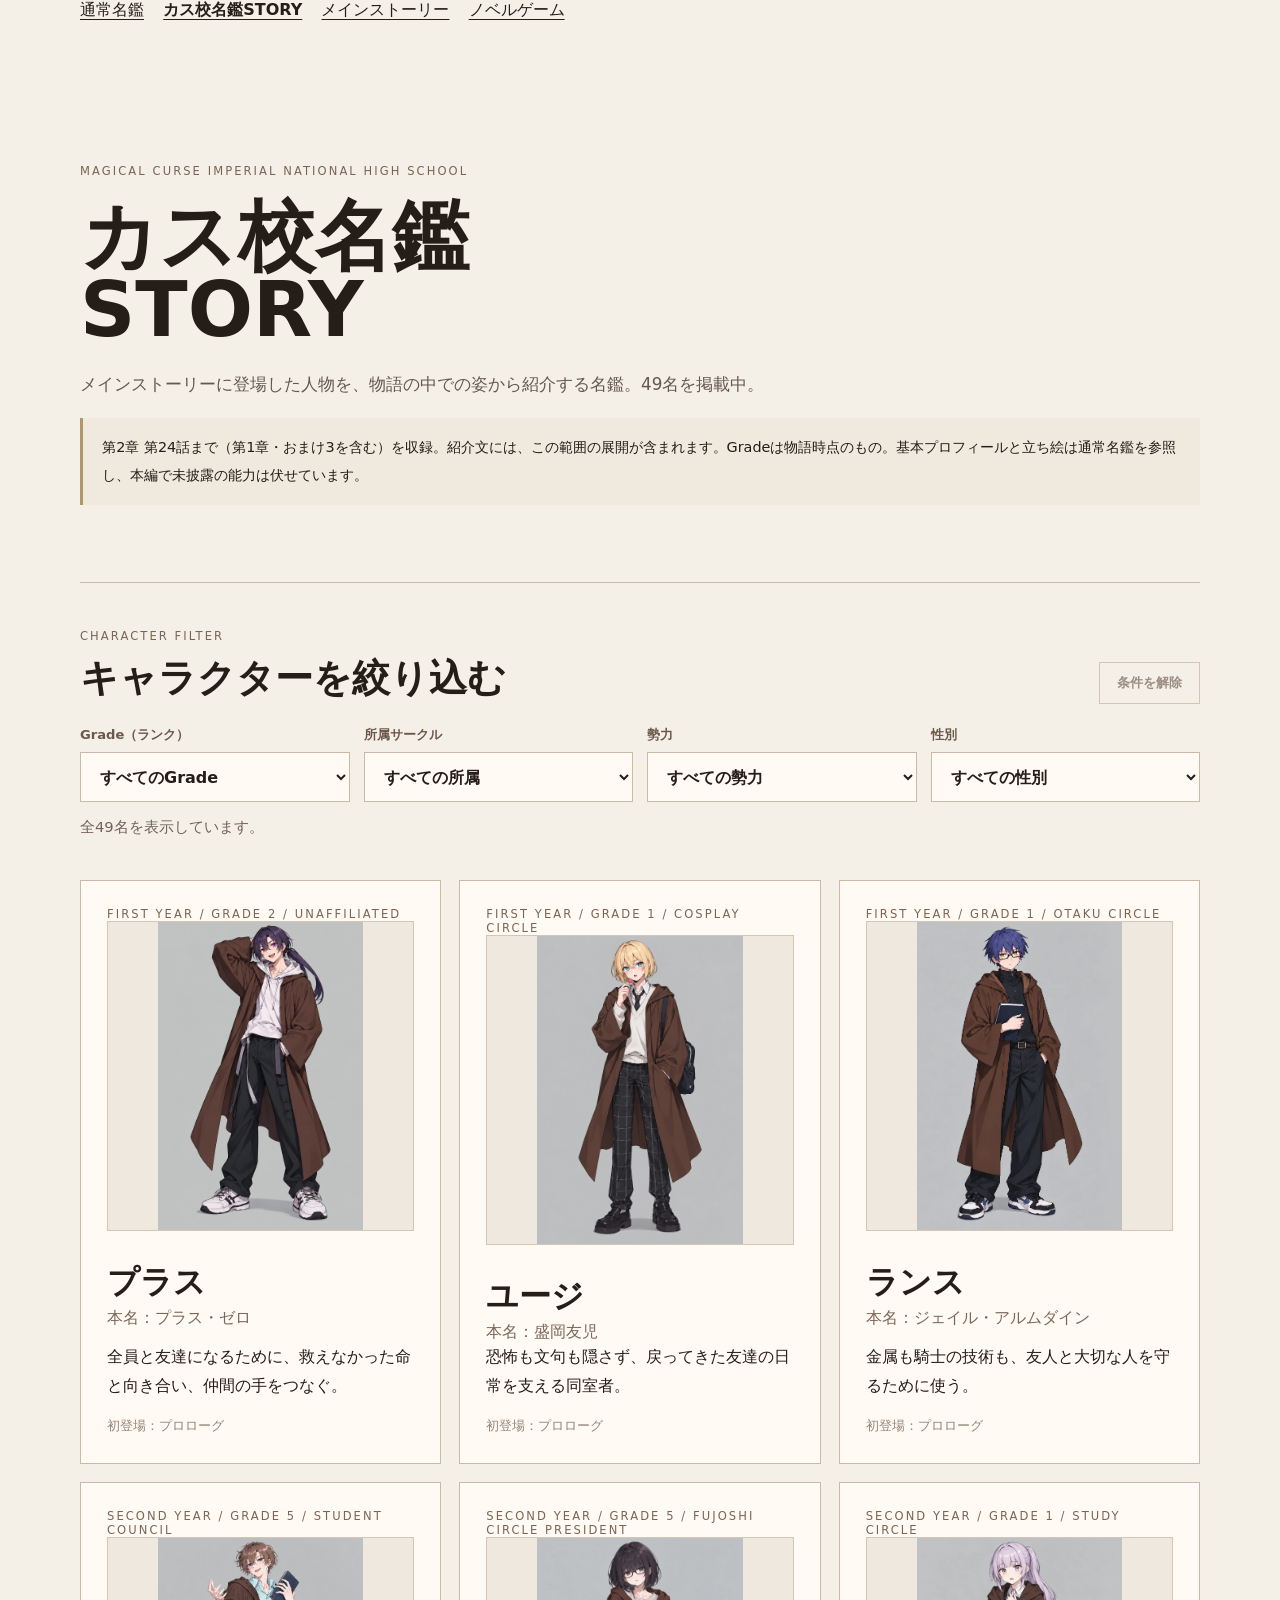
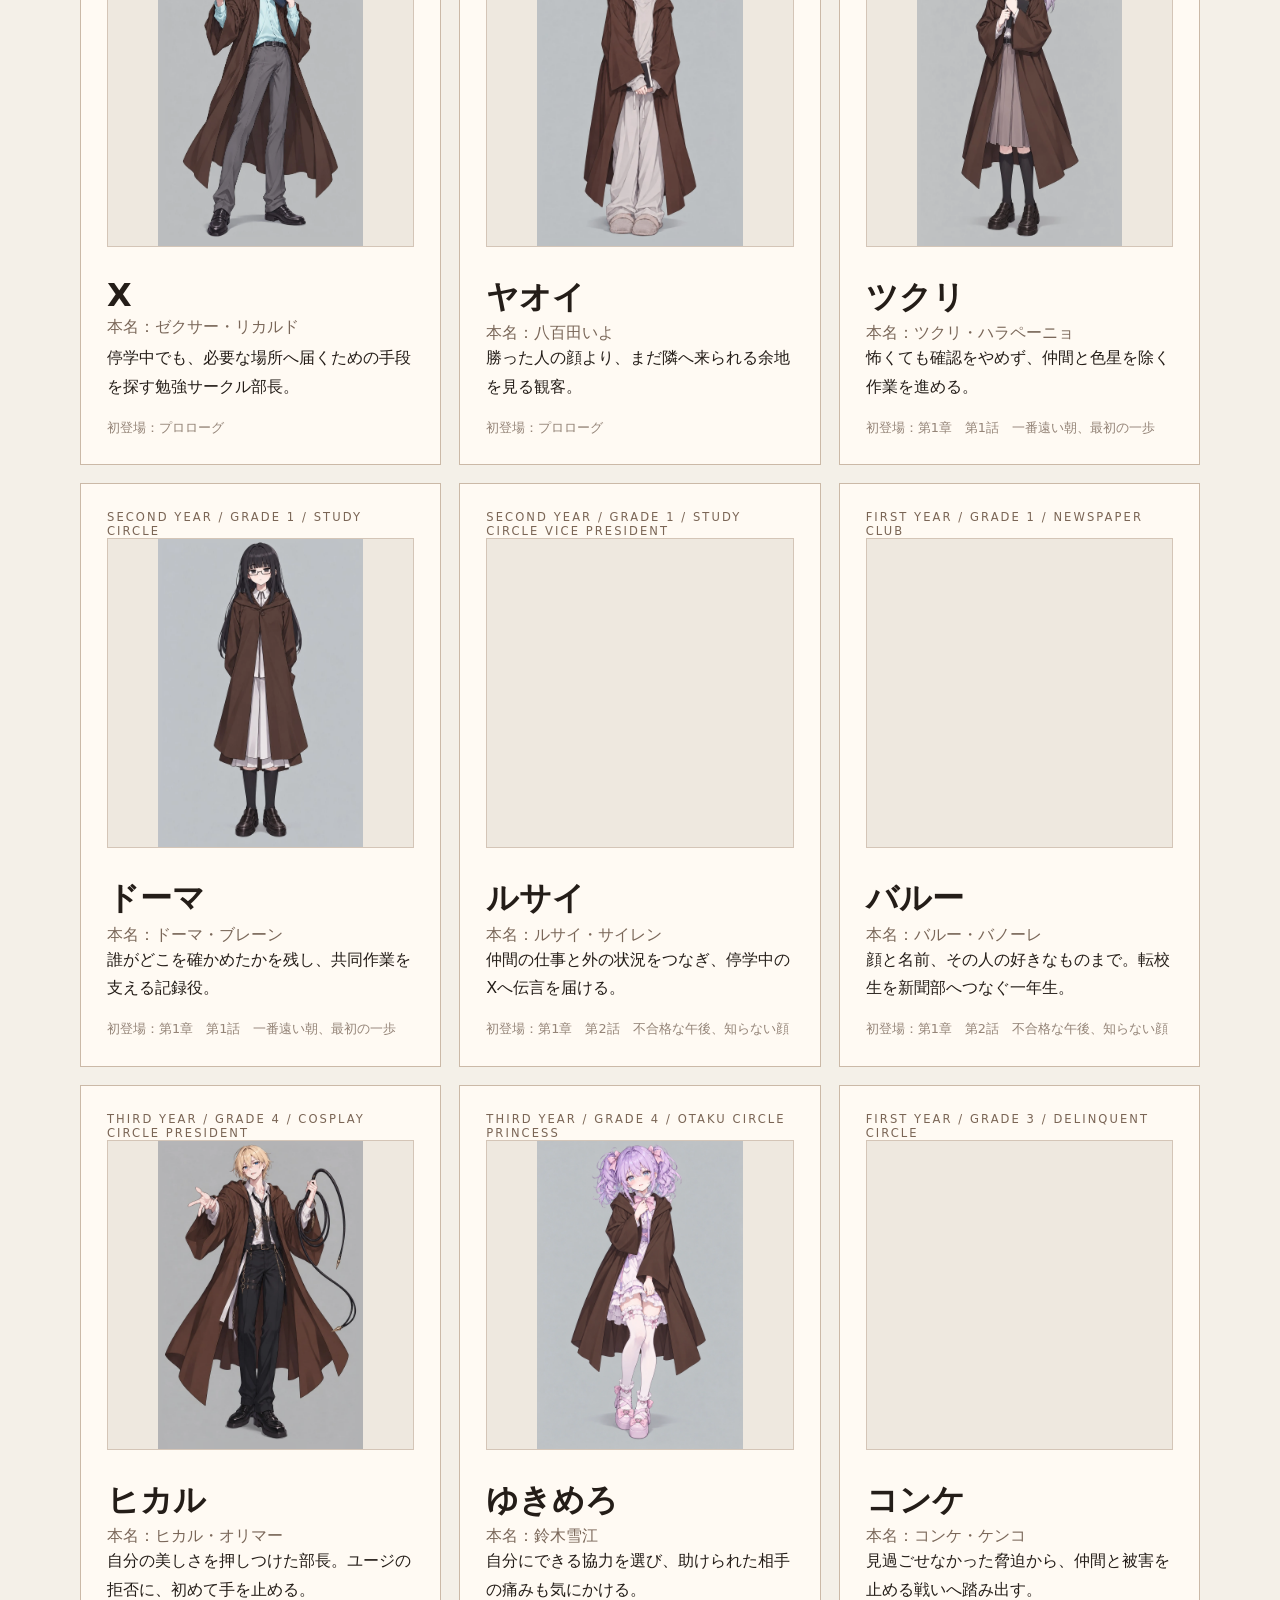
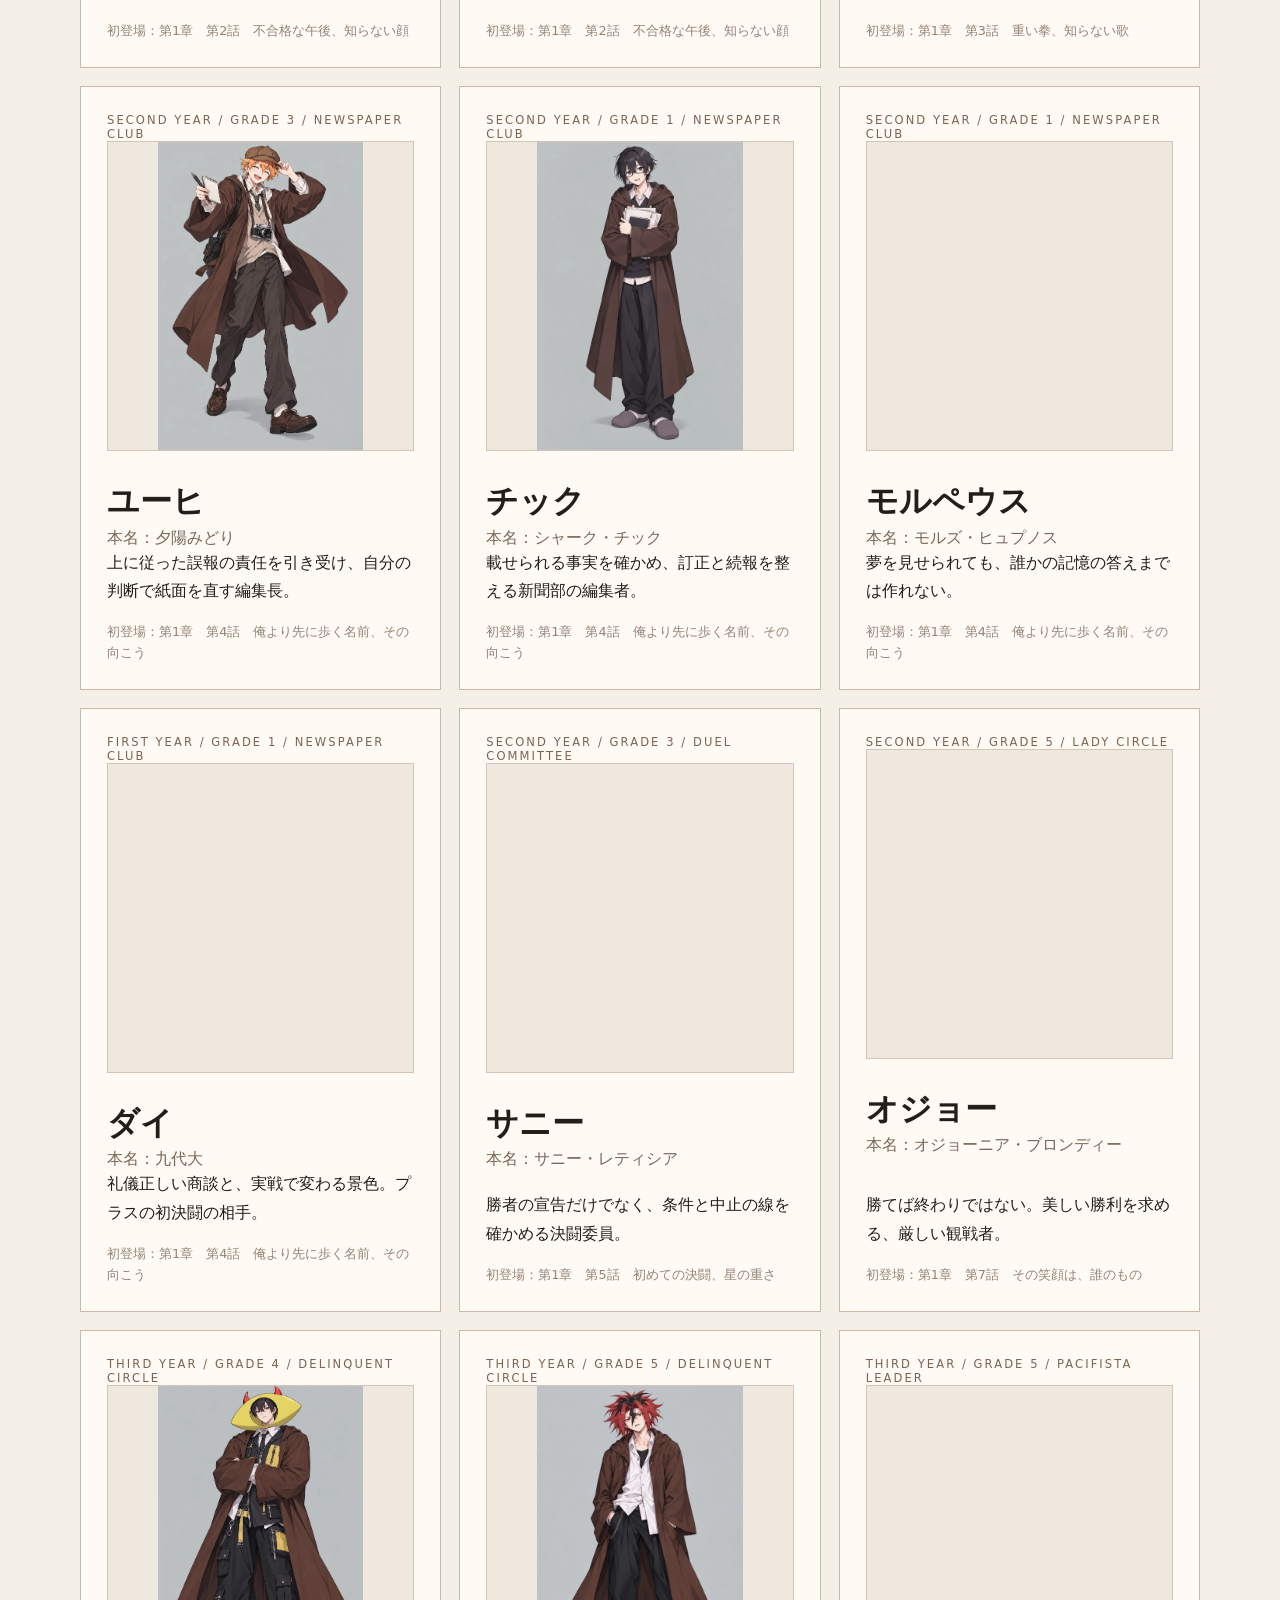
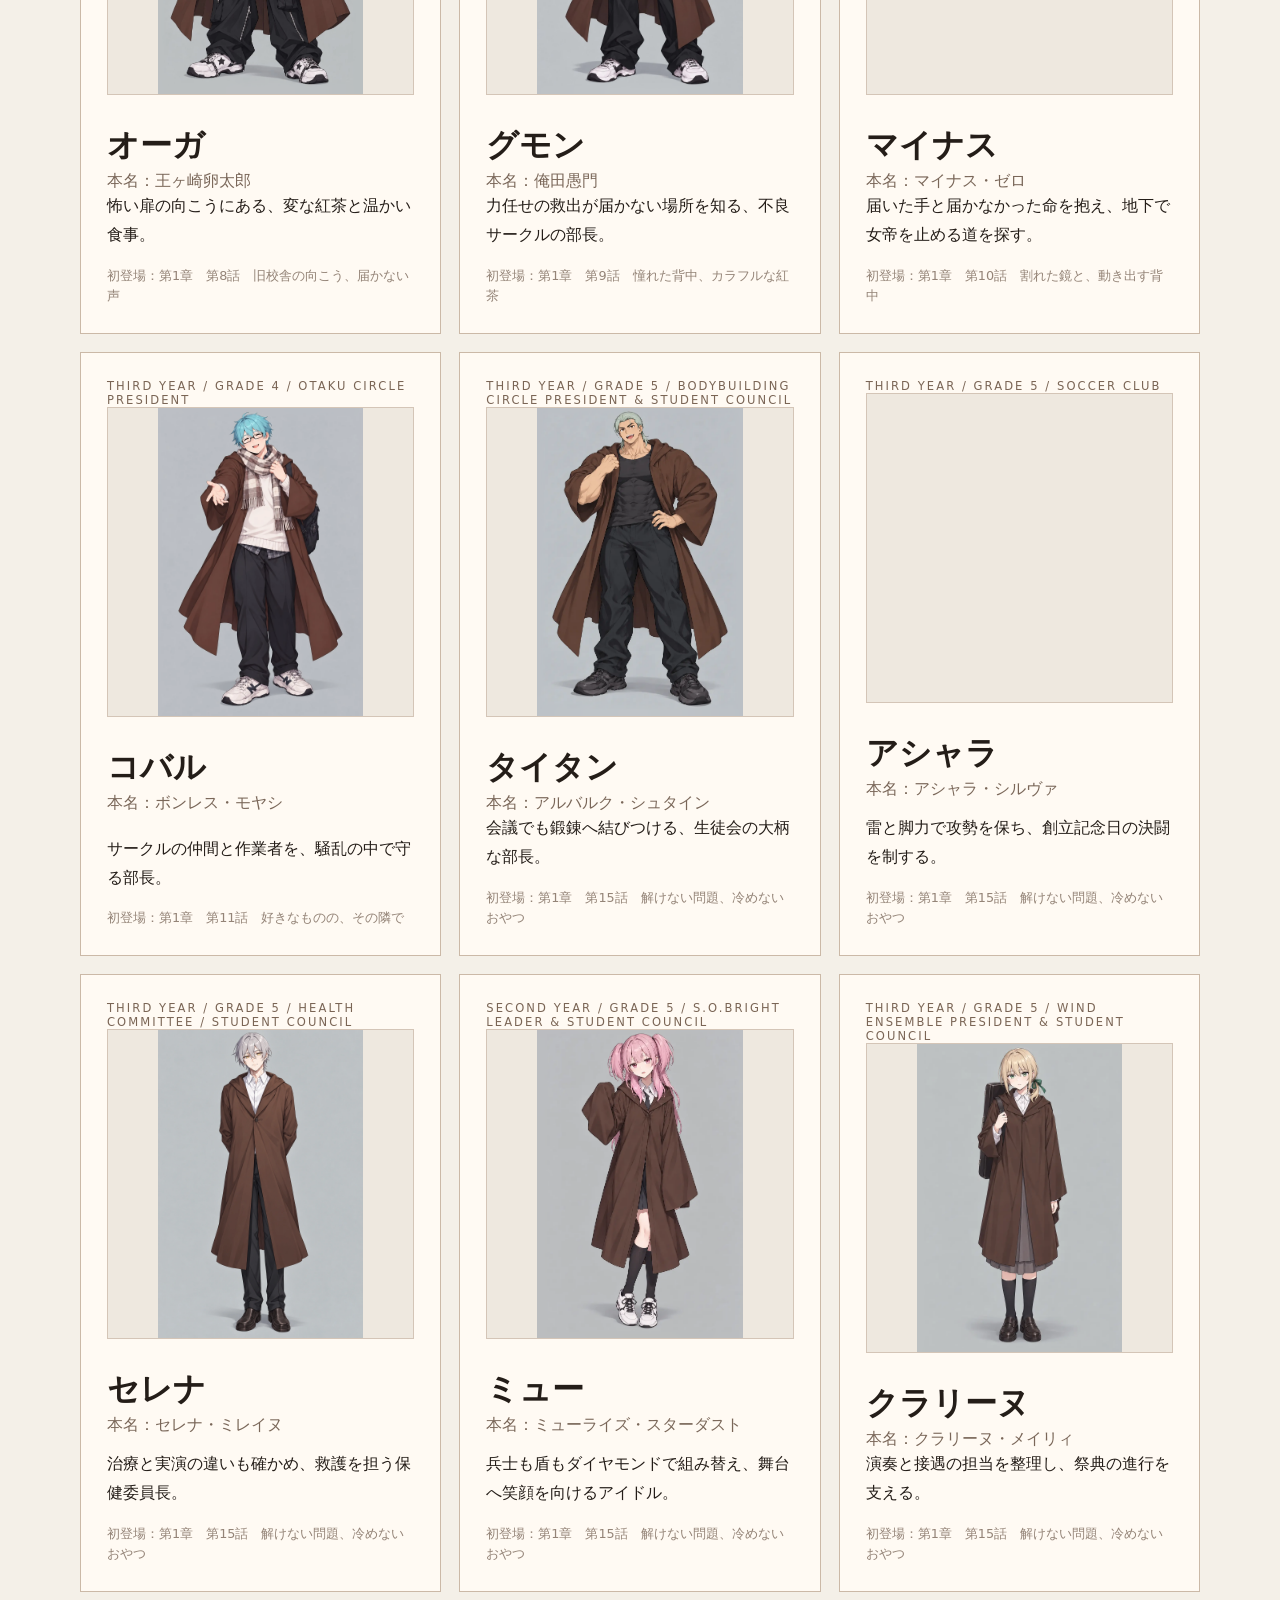
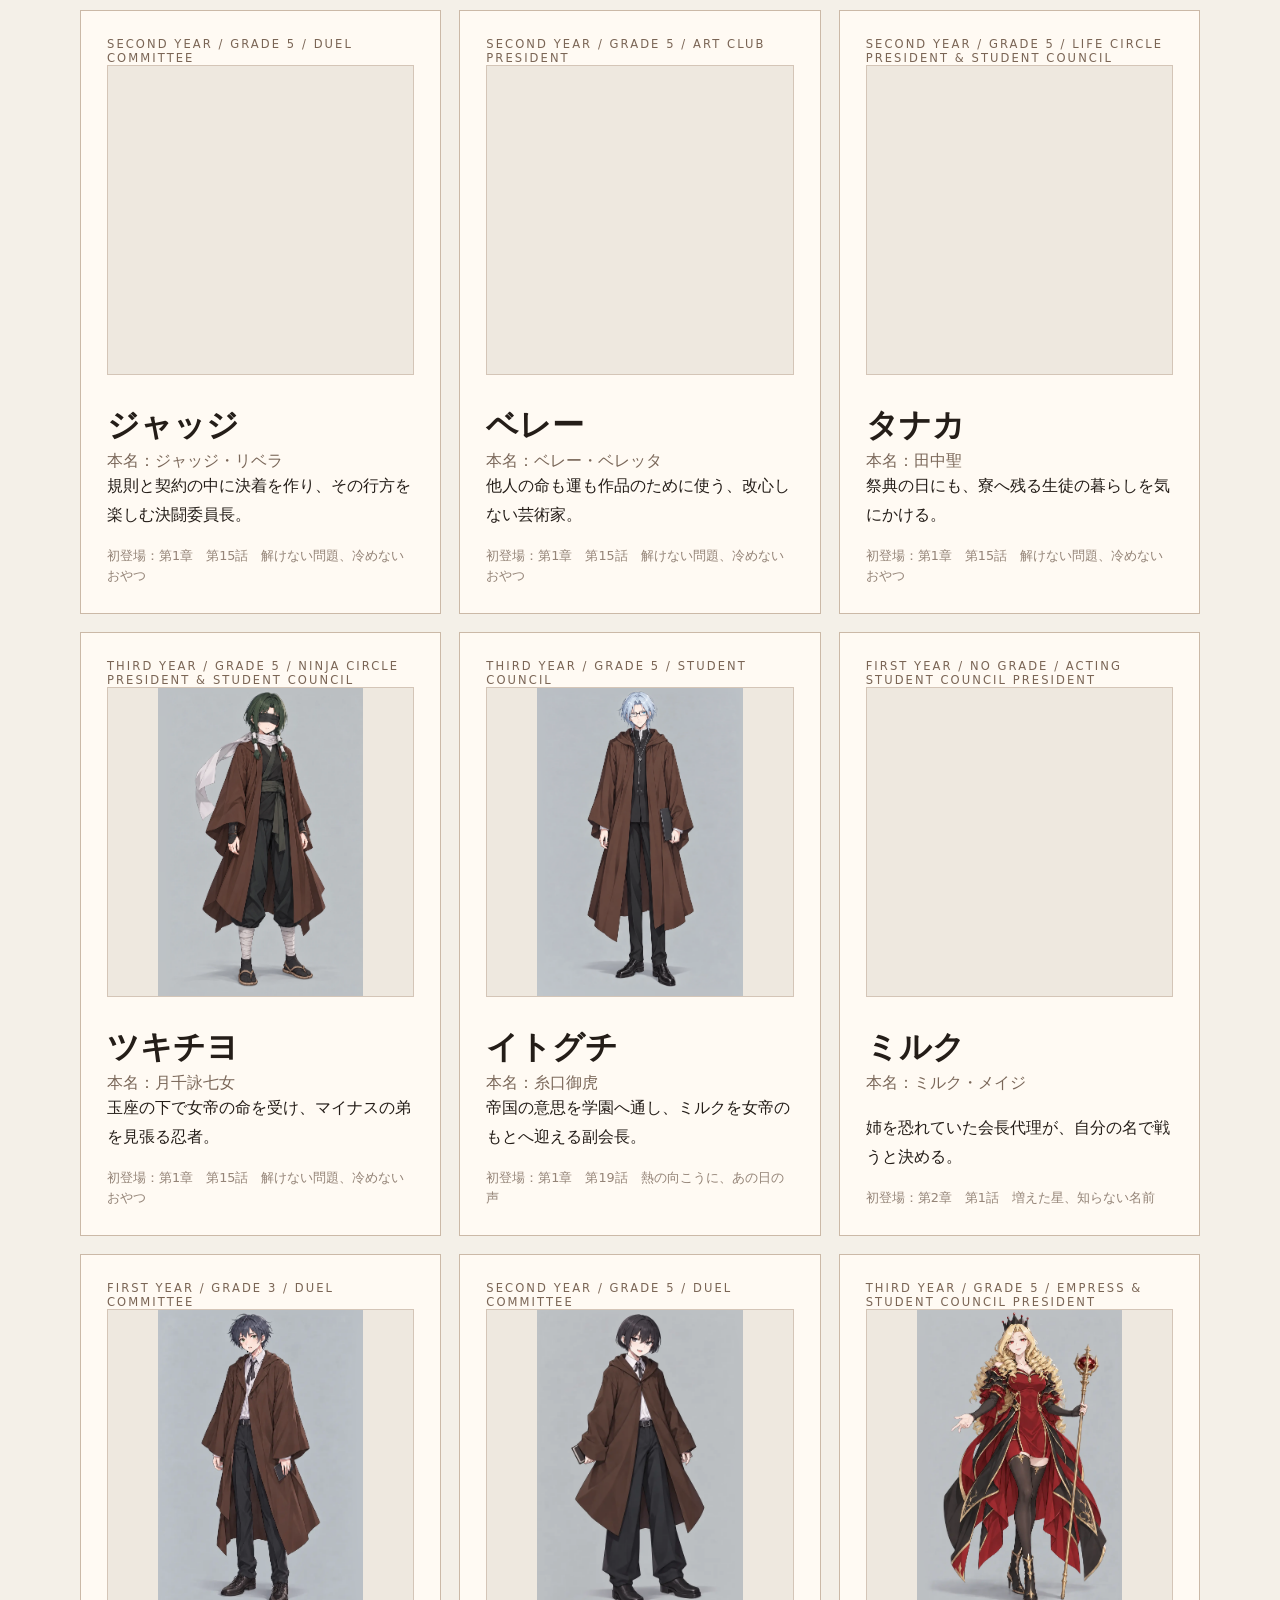
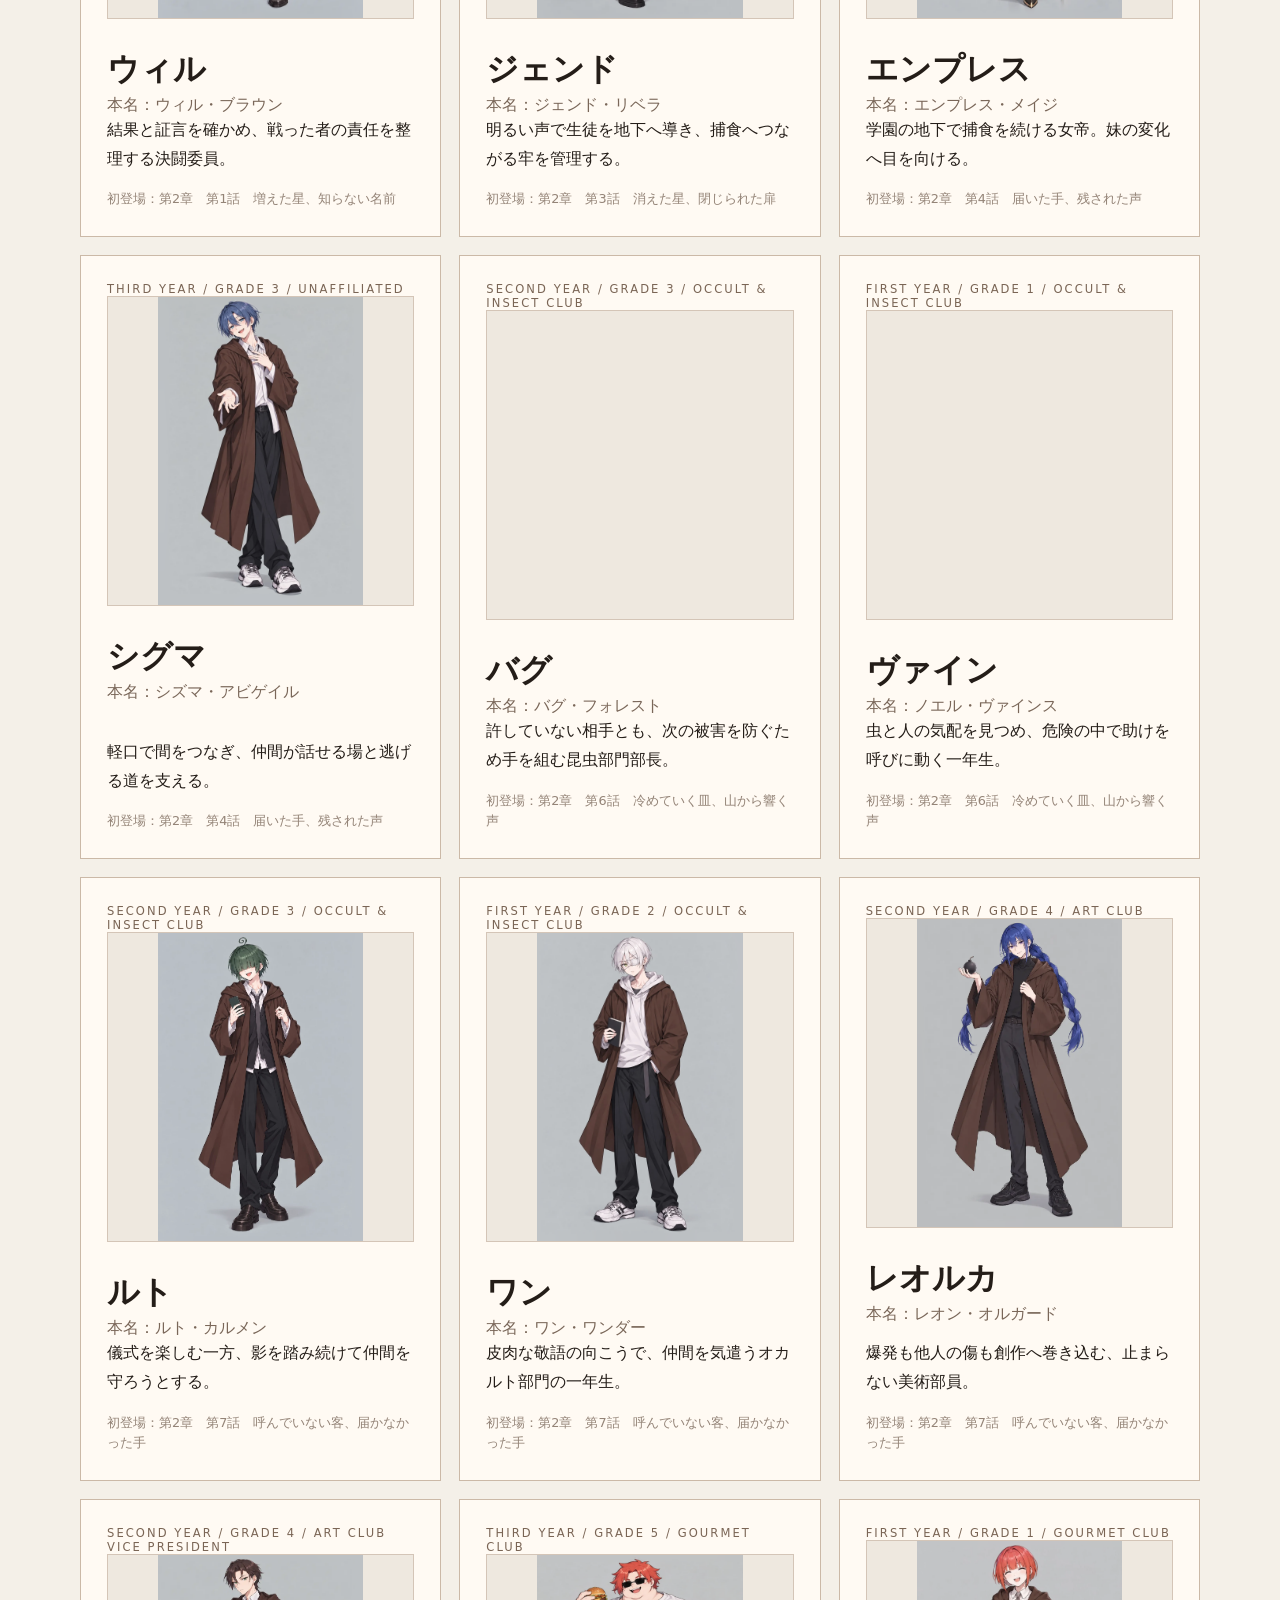
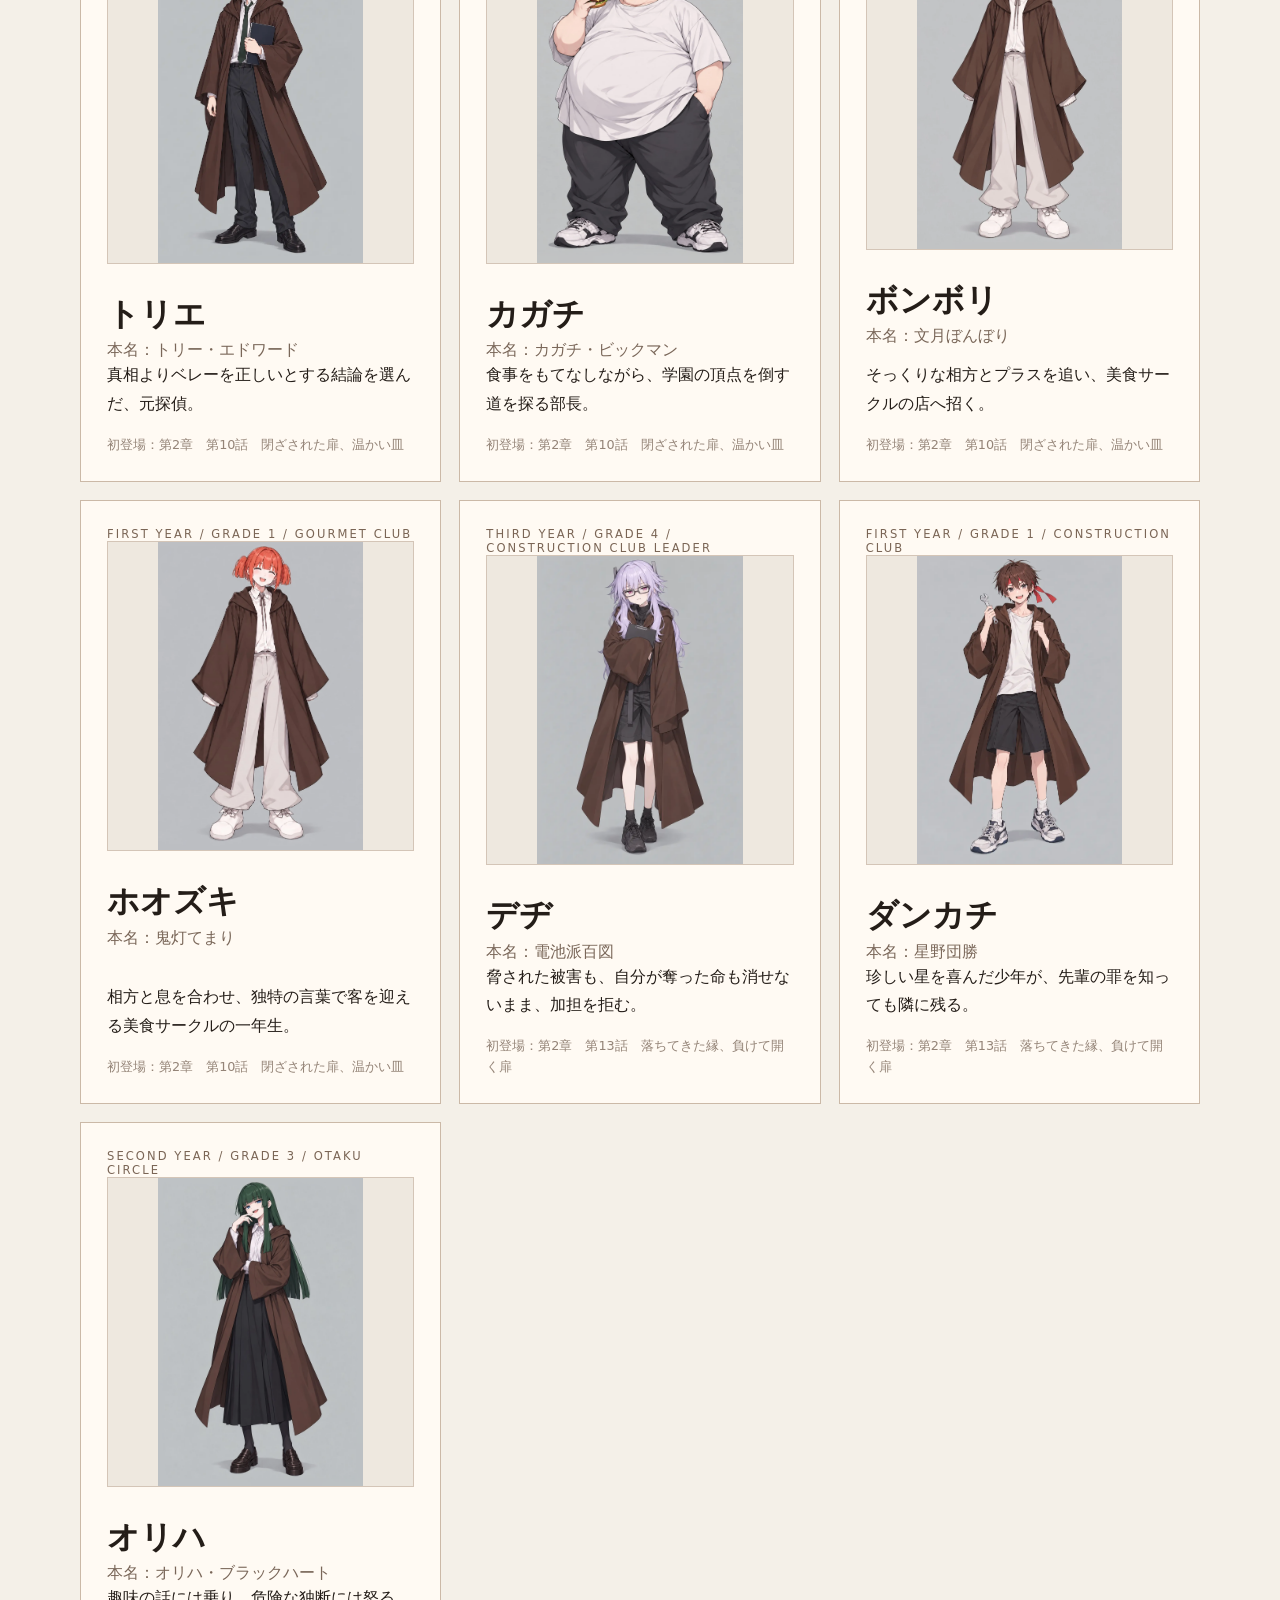
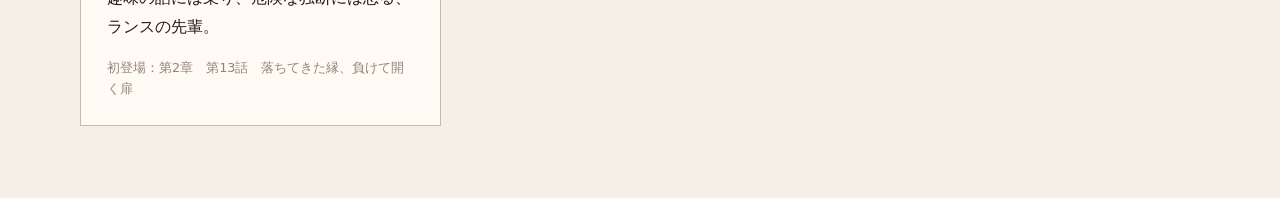
==== commit f01bf516: "Add navigation link to Kasukou novel game" ====
--- a/story/index.html
+++ b/story/index.html
@@ -10,7 +10,7 @@
 </head>
 <body data-page="home" data-catalog="story">
   <main class="home-shell">
-    <nav class="catalog-nav" aria-label="名鑑の切り替え"><a href="../index.html">通常名鑑</a><a href="index.html" aria-current="page">カス校名鑑STORY</a><a href="https://ginghum.github.io/cursehighschool-/">メインストーリー</a></nav>
+    <nav class="catalog-nav" aria-label="名鑑の切り替え"><a href="../index.html">通常名鑑</a><a href="index.html" aria-current="page">カス校名鑑STORY</a><a href="https://ginghum.github.io/cursehighschool-/">メインストーリー</a><a href="https://ginghum.github.io/story/">ノベルゲーム</a></nav>
     <section class="hero">
       <p class="eyebrow">MAGICAL CURSE IMPERIAL NATIONAL HIGH SCHOOL</p>
       <h1>カス校名鑑<br>STORY</h1>
